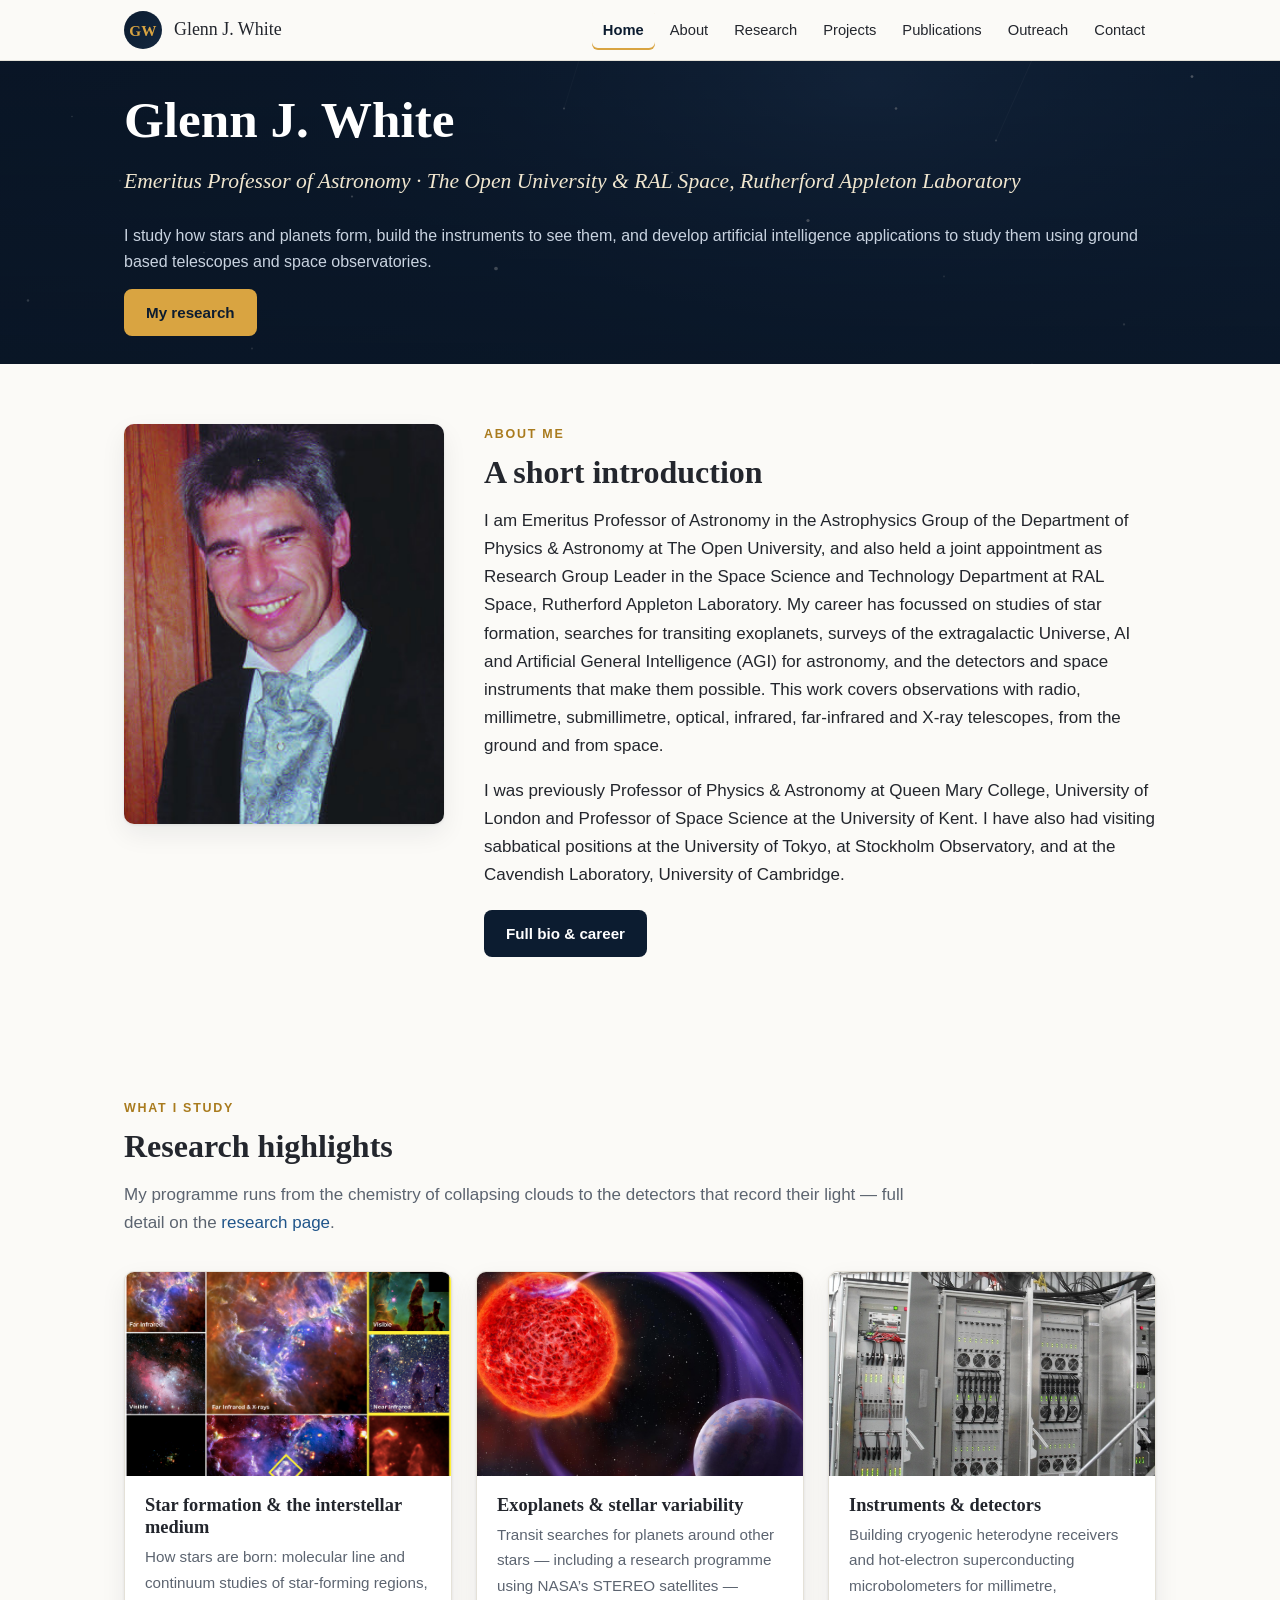
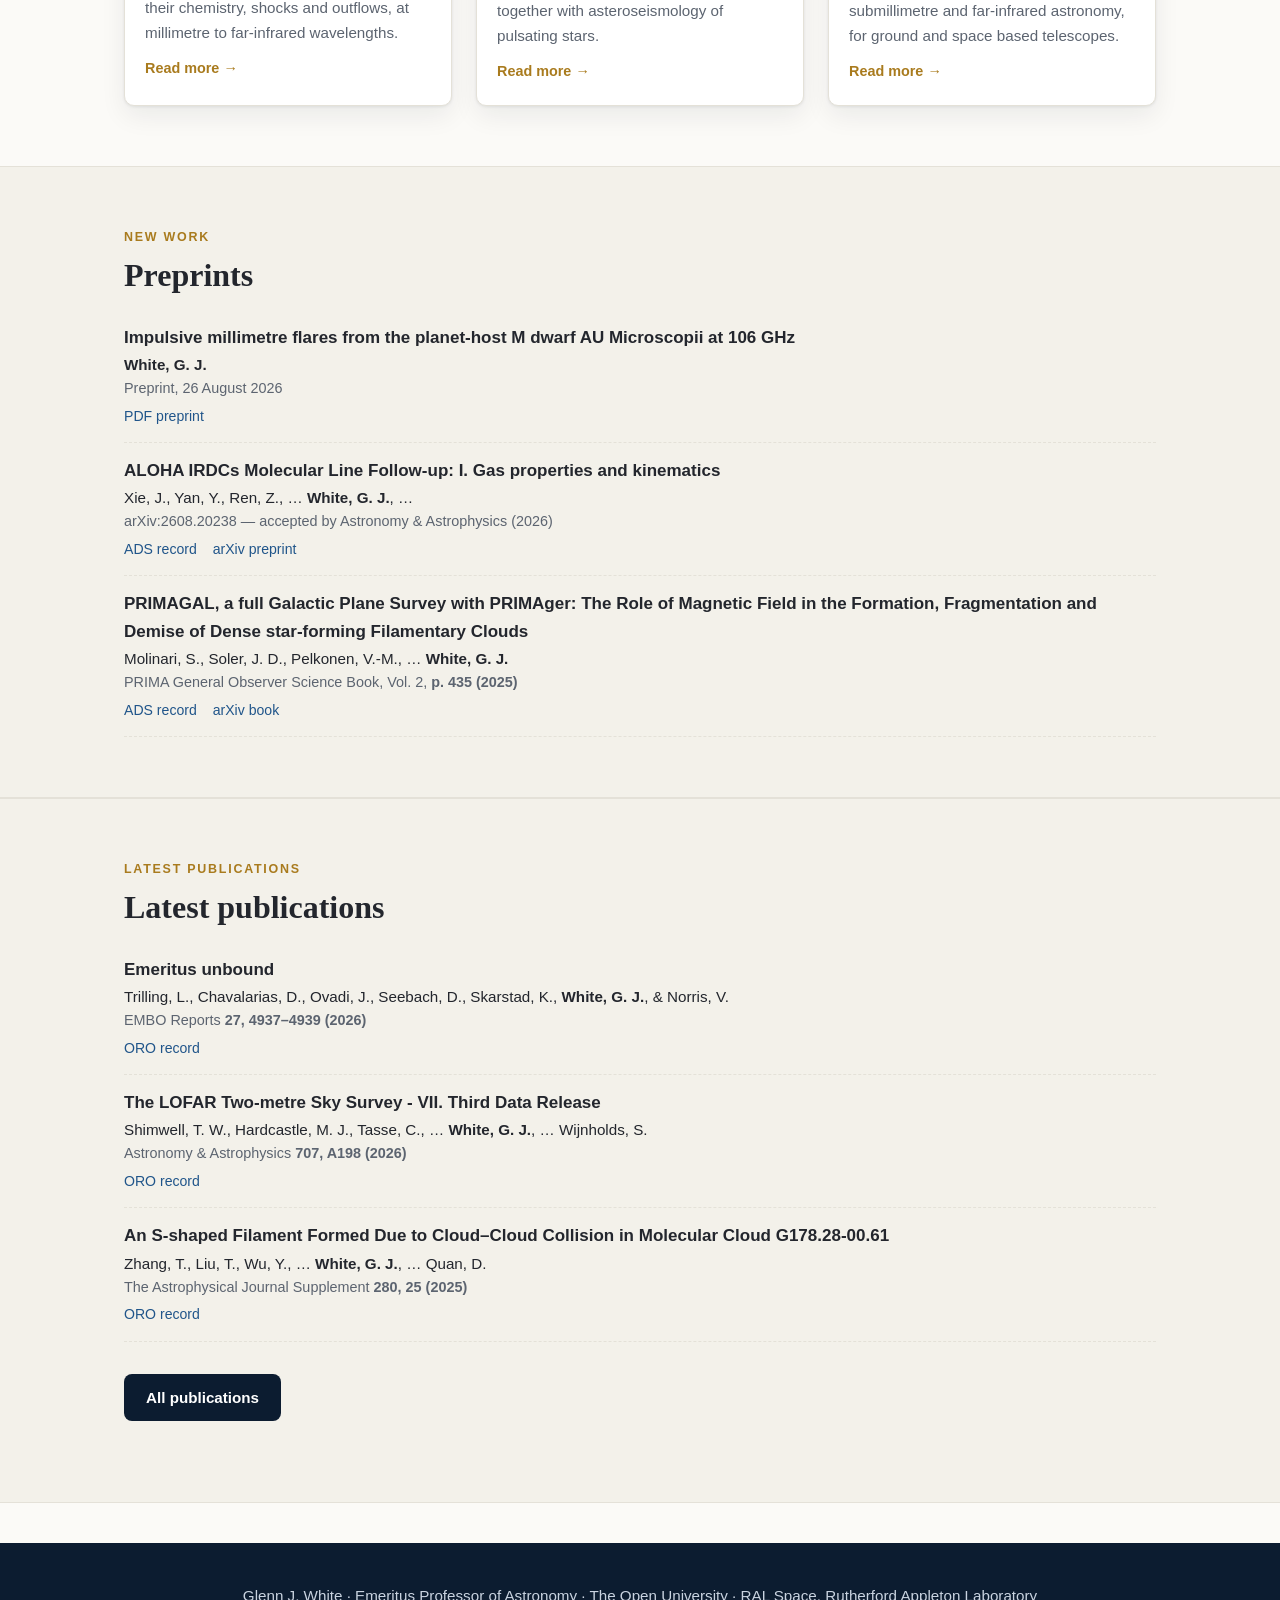
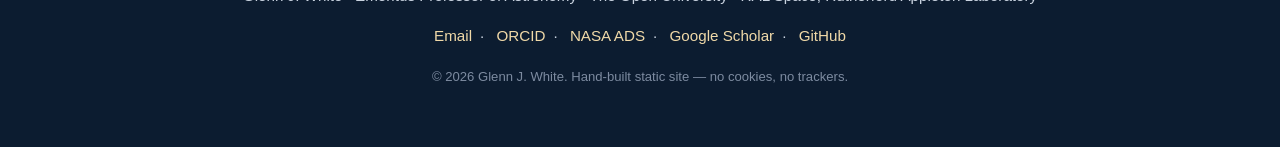
==== index.html @ 5637c279 "docs: remove FAST technosignature paper from Preprints Paper was not authored by G. J. White; entry " ====
<!DOCTYPE html>
<html lang="en">
<head>
  <meta charset="utf-8">
  <meta name="viewport" content="width=device-width, initial-scale=1">
  <title>Glenn J. White — Emeritus Professor of Astronomy</title>
  <meta name="description" content="Glenn J. White — Emeritus Professor of Astronomy, The Open University and RAL Space. My research: star formation, exoplanet transits, far-infrared astronomy, space instrumentation, and AI and AGI for astronomical discovery.">
  <link rel="canonical" href="https://glenn-white.github.io/">
  <meta name="theme-color" content="#0c1c30">

  <!-- Open Graph / Twitter — controls link previews when the page is shared -->
  <meta property="og:type" content="website">
  <meta property="og:site_name" content="Glenn J. White">
  <meta property="og:title" content="Glenn J. White — Emeritus Professor of Astronomy">
  <meta property="og:description" content="Star and planet formation, exoplanet transit searches, far-infrared and submillimetre astronomy, space instrumentation, and artificial intelligence, AGI and generative AI for astronomical discovery.">
  <meta property="og:url" content="https://glenn-white.github.io/">
  <meta property="og:image" content="https://glenn-white.github.io/images/portrait.jpg">
  <meta name="twitter:card" content="summary">

  <link rel="icon" href="images/favicon.svg" type="image/svg+xml">
  <link rel="stylesheet" href="css/style.css">

  <!-- Structured data (schema.org) — tells search engines and AI assistants
       exactly who this site is about, and links the entity to ORCID etc. -->
  <script type="application/ld+json">
  {
    "@context": "https://schema.org",
    "@graph": [
      {
        "@type": "Person",
        "@id": "https://glenn-white.github.io/#person",
        "name": "Glenn J. White",
        "alternateName": ["Glenn White", "G. J. White", "Glenn Joseph White"],
        "jobTitle": "Emeritus Professor of Astronomy",
        "affiliation": [
          { "@type": "Organization", "name": "The Open University", "url": "https://www.open.ac.uk/" },
          { "@type": "Organization", "name": "RAL Space, Rutherford Appleton Laboratory", "url": "https://www.ralspace.stfc.ac.uk/" }
        ],
        "url": "https://glenn-white.github.io/",
        "image": "https://glenn-white.github.io/images/portrait.jpg",
        "email": "mailto:glenn.white@open.ac.uk",
        "sameAs": [
          "https://orcid.org/0000-0002-7126-691X",
          "https://github.com/glenn-white",
          "https://profiles.open.ac.uk/glenn-joseph-white",
          "https://scholar.google.com/citations?view_op=search_authors&mauthors=%22Glenn+J.+White%22",
          "https://ui.adsabs.harvard.edu/search/q=orcid:0000-0002-7126-691X"
        ],
        "knowsAbout": [
          "Star formation",
          "Interstellar medium",
          "Exoplanets",
          "Transiting exoplanets",
          "Asteroseismology",
          "Far-infrared astronomy",
          "Submillimetre astronomy",
          "Radio astronomy",
          "Extragalactic surveys",
          "Space instrumentation",
          "Infrared detectors",
          "Herschel Space Observatory",
          "Planck",
          "AKARI",
          "STEREO",
          "LOFAR",
          "ALMA",
          "Artificial intelligence in astronomy",
          "Artificial general intelligence (AGI)",
          "Generative artificial intelligence",
          "Superintelligence"
        ]
      },
      {
        "@type": "WebSite",
        "@id": "https://glenn-white.github.io/#website",
        "url": "https://glenn-white.github.io/",
        "name": "Glenn J. White",
        "description": "Personal website of Glenn J. White, Emeritus Professor of Astronomy at The Open University.",
        "inLanguage": "en",
        "publisher": { "@id": "https://glenn-white.github.io/#person" }
      }
    ]
  }
  </script>
</head>
<body>

<a class="skip-link" href="#main">Skip to content</a>

<nav class="site-nav" aria-label="Main navigation">
  <div class="nav-inner">
    <a class="brand" href="index.html"><span class="brand-mark">GW</span> Glenn J. White</a>
    <ul class="nav-links">
      <li><a href="index.html" aria-current="page">Home</a></li>
      <li><a href="about.html">About</a></li>
      <li><a href="research.html">Research</a></li>
      <li><a href="projects.html">Projects</a></li>
      <li><a href="publications.html">Publications</a></li>
      <li><a href="outreach.html">Outreach</a></li>
      <li><a href="contact.html">Contact</a></li>
    </ul>
  </div>
</nav>

<main id="main">

  <!-- ============ HERO ============ -->
  <header class="hero">
    <div class="container">
      <h1>Glenn J. White</h1>
      <p class="hero-sub">Emeritus Professor of Astronomy · The Open University &amp; RAL Space, Rutherford Appleton Laboratory</p>
      <p class="hero-note">I study how stars and planets form, build the instruments to see
      them, and develop artificial intelligence applications to study them using ground
      based telescopes and space observatories.</p>
      <a class="btn btn-solid" href="research.html">My research</a>
    </div>
  </header>

  <!-- ============ ABOUT TEASER ============ -->
  <section class="section" aria-labelledby="about-teaser">
    <div class="container two-col">
      <img class="portrait" src="images/portrait.jpg" alt="Portrait photograph of Glenn J. White">
      <div>
        <span class="kicker" id="about-teaser">About me</span>
        <h2>A short introduction</h2>
        <p>I am Emeritus Professor of Astronomy in the Astrophysics Group of the Department of
        Physics &amp; Astronomy at The Open University, and also held a joint appointment as
        Research Group Leader in the Space Science and Technology Department at RAL Space,
        Rutherford Appleton Laboratory. My career has focussed on studies of star formation, searches for
        transiting exoplanets, surveys of the extragalactic Universe, AI and Artificial
        General Intelligence (AGI) for astronomy, and the detectors and space instruments that
        make them possible. This work covers observations with radio, millimetre, submillimetre,
        optical, infrared, far-infrared and X-ray telescopes, from the ground and from
        space.</p>
        <p>I was previously Professor of Physics &amp; Astronomy at Queen Mary College,
        University of London and Professor of Space Science at the University of Kent. I
        have also had visiting sabbatical positions at the University of Tokyo, at Stockholm
        Observatory, and at the Cavendish Laboratory, University of Cambridge.</p>
        <p><a class="btn btn-dark" href="about.html">Full bio &amp; career</a></p>
      </div>
    </div>
  </section>

  <!-- ============ RESEARCH HIGHLIGHTS ============ -->
  <section class="section" aria-labelledby="research-head">
    <div class="container">
      <span class="kicker">What I study</span>
      <div class="section-head">
        <h2 id="research-head">Research highlights</h2>
        <p>My programme runs from the chemistry of collapsing clouds to the detectors that
        record their light — full detail on the <a href="research.html">research page</a>.</p>
      </div>
      <div class="grid">
        <article class="card">
          <img src="images/m16.jpg" alt="Messier 16, the Eagle Nebula — pillars of cold gas and dust in a star-forming region">
          <div class="card-body">
            <h3>Star formation &amp; the interstellar medium</h3>
            <p>How stars are born: molecular line and continuum studies of star-forming
                regions, their chemistry, shocks and outflows, at millimetre to far-infrared
                wavelengths.</p>
            <a class="more" href="research.html#theme-1">Read more →</a>
          </div>
        </article>
        <article class="card">
          <img src="images/gliese-1151.jpg" alt="Artist’s impression of a planet orbiting the red dwarf star Gliese 1151">
          <div class="card-body">
            <h3>Exoplanets &amp; stellar variability</h3>
            <p>Transit searches for planets around other stars — including a research
                programme using NASA’s STEREO satellites — together with asteroseismology of
                pulsating stars.</p>
            <a class="more" href="research.html#theme-2">Read more →</a>
          </div>
        </article>
        <article class="card">
          <img src="images/acsis.jpg" alt="Racks of digital correlator electronics for a heterodyne spectrometer, of the kind developed for astronomical instruments">
          <div class="card-body">
            <h3>Instruments &amp; detectors</h3>
            <p>Building cryogenic heterodyne receivers and hot-electron superconducting
                microbolometers for millimetre, submillimetre and far-infrared astronomy, for
                ground and space based telescopes.</p>
            <a class="more" href="research.html#theme-4">Read more →</a>
          </div>
        </article>
      </div>
    </div>
  </section>

  <!-- ============ PREPRINTS — copy a .pub block to add an item ============ -->
  <section class="section tint" aria-labelledby="preprints-head">
    <div class="container">
      <span class="kicker">New work</span>
      <h2 id="preprints-head">Preprints</h2>
      <div class="pub">
        <div class="pub-title"><a href="preprints/aumic-letter.pdf">Impulsive millimetre flares from the planet-host M dwarf AU Microscopii at 106 GHz</a></div>
        <div class="pub-authors"><strong>White, G. J.</strong></div>
        <div class="pub-meta">Preprint, 26 August 2026</div>
        <div class="pub-links"><a href="preprints/aumic-letter.pdf">PDF preprint</a></div>
      </div>
      <div class="pub">
        <div class="pub-title"><a href="https://ui.adsabs.harvard.edu/abs/2026arXiv260820238X/abstract">ALOHA IRDCs Molecular Line Follow-up: I. Gas properties and kinematics</a></div>
        <div class="pub-authors">Xie, J., Yan, Y., Ren, Z., … <strong>White, G. J.</strong>, …</div>
        <div class="pub-meta">arXiv:2608.20238 — accepted by Astronomy &amp; Astrophysics (2026)</div>
        <div class="pub-links">
          <a href="https://ui.adsabs.harvard.edu/abs/2026arXiv260820238X/abstract">ADS record</a>
          <a href="https://arxiv.org/abs/2608.20238">arXiv preprint</a>
        </div>
      </div>
      <div class="pub">
        <div class="pub-title"><a href="https://ui.adsabs.harvard.edu/abs/2025prim.book..435M/abstract">PRIMAGAL, a full Galactic Plane Survey with PRIMAger: The Role of Magnetic Field in the Formation, Fragmentation and Demise of Dense star-forming Filamentary Clouds</a></div>
        <div class="pub-authors">Molinari, S., Soler, J. D., Pelkonen, V.-M., … <strong>White, G. J.</strong></div>
        <div class="pub-meta">PRIMA General Observer Science Book, Vol. 2, <strong>p. 435 (2025)</strong></div>
        <div class="pub-links">
          <a href="https://ui.adsabs.harvard.edu/abs/2025prim.book..435M/abstract">ADS record</a>
          <a href="https://arxiv.org/abs/2511.10927">arXiv book</a>
        </div>
      </div>
    </div>
  </section>

  <!-- ============ SELECTED PUBLICATIONS ============ -->
  <section class="section tint" aria-labelledby="pubs-head">
    <div class="container">
      <span class="kicker">Latest publications</span>
      <h2 id="pubs-head">Latest publications</h2>
      <!-- Static highlights — full cached list is on publications.html -->
      <div class="pub">
        <div class="pub-title"><a href="https://oro.open.ac.uk/111460/">Emeritus unbound</a></div>
        <div class="pub-authors">Trilling, L., Chavalarias, D., Ovadi, J., Seebach, D., Skarstad, K., <strong>White, G. J.</strong>, &amp; Norris, V.</div>
        <div class="pub-meta">EMBO Reports <strong>27, 4937–4939 (2026)</strong></div>
        <div class="pub-links"><a href="https://oro.open.ac.uk/111460/">ORO record</a></div>
      </div>
      <div class="pub">
        <div class="pub-title"><a href="https://oro.open.ac.uk/109235/">The LOFAR Two-metre Sky Survey - VII. Third Data Release</a></div>
        <div class="pub-authors">Shimwell, T. W., Hardcastle, M. J., Tasse, C., … <strong>White, G. J.</strong>, … Wijnholds, S.</div>
        <div class="pub-meta">Astronomy &amp; Astrophysics <strong>707, A198 (2026)</strong></div>
        <div class="pub-links"><a href="https://oro.open.ac.uk/109235/">ORO record</a></div>
      </div>
      <div class="pub">
        <div class="pub-title"><a href="https://oro.open.ac.uk/105758/">An S-shaped Filament Formed Due to Cloud–Cloud Collision in Molecular Cloud G178.28-00.61</a></div>
        <div class="pub-authors">Zhang, T., Liu, T., Wu, Y., … <strong>White, G. J.</strong>, … Quan, D.</div>
        <div class="pub-meta">The Astrophysical Journal Supplement <strong>280, 25 (2025)</strong></div>
        <div class="pub-links"><a href="https://oro.open.ac.uk/105758/">ORO record</a></div>
      </div>
      <p style="margin-top:28px"><a class="btn btn-dark" href="publications.html">All publications</a></p>
    </div>
  </section>

</main>

<footer class="site-footer">
  <div class="container">
    <p>Glenn J. White · Emeritus Professor of Astronomy · The Open University · RAL Space, Rutherford Appleton Laboratory</p>
    <p class="footer-links">
      <a href="mailto:glenn.white@open.ac.uk">Email</a>·
      <a href="https://orcid.org/0000-0002-7126-691X">ORCID</a>·
      <a href="https://ui.adsabs.harvard.edu/search/q=orcid:0000-0002-7126-691X">NASA ADS</a>·
      <a href="https://scholar.google.com/citations?view_op=search_authors&amp;mauthors=%22Glenn+J.+White%22">Google Scholar</a>·
      <a href="https://github.com/glenn-white">GitHub</a>
    </p>
    <p class="fine">© 2026 Glenn J. White. Hand-built static site — no cookies, no trackers.</p>
  </div>
</footer>

</body>
</html>
---- css/style.css ----
/* ============================================================
   Academic website template — Glenn White
   ------------------------------------------------------------
   Seager-style structure: sticky nav, hero banner, image cards.
   Plain CSS, no frameworks, no external fonts, no trackers.
   The whole look is driven by the variables in :root below —
   change --navy and --accent and the entire site re-themes.
   ============================================================ */

:root {
  --paper: #fbfaf7;          /* page background          */
  --tint:  #f3f1ea;          /* alternating section bg   */
  --ink:   #23262d;          /* main text                */
  --muted: #5c6470;          /* secondary text           */
  --navy:  #0c1c30;          /* hero / footer            */
  --navy2: #13273f;          /* hero gradient partner    */
  --accent: #d9a441;         /* gold accent              */
  --accent-deep: #a97b1e;    /* darker gold for text     */
  --link:  #20558a;
  --card:  #ffffff;
  --line:  #e4e1d8;
  --shadow: 0 1px 3px rgba(15,25,40,.08), 0 10px 26px rgba(15,25,40,.07);
  --serif: "Iowan Old Style", "Palatino Linotype", Palatino, Georgia, "Times New Roman", serif;
  --sans: -apple-system, BlinkMacSystemFont, "Segoe UI", Roboto, "Helvetica Neue", Arial, sans-serif;
}

/* ---------- base ---------- */

* { box-sizing: border-box; }

html { scroll-behavior: smooth; }

body {
  margin: 0;
  font-family: var(--sans);
  font-size: 17px;
  line-height: 1.65;
  color: var(--ink);
  background: var(--paper);
}

h1, h2, h3, h4 { font-family: var(--serif); line-height: 1.2; margin: 0 0 .5em; }
h1 { font-size: clamp(2.1rem, 4.5vw, 3.2rem); font-weight: 600; }
h2 { font-size: clamp(1.5rem, 3vw, 2rem); }
h3 { font-size: 1.15rem; }
p  { margin: 0 0 1em; }
a  { color: var(--link); text-decoration: none; }
a:hover { text-decoration: underline; }
img { max-width: 100%; display: block; }
ul  { padding-left: 1.2em; }

.container { max-width: 1080px; margin: 0 auto; padding: 0 24px; }

.section { padding: 60px 0; }
.section.tint { background: var(--tint); border-top: 1px solid var(--line); border-bottom: 1px solid var(--line); }
.section-head { margin-bottom: 34px; }
.section-head p { color: var(--muted); max-width: 46em; }

.kicker {
  display: block;
  font-family: var(--sans);
  font-size: .78rem;
  font-weight: 700;
  letter-spacing: .14em;
  text-transform: uppercase;
  color: var(--accent-deep);
  margin-bottom: 8px;
}

.skip-link {
  position: absolute; left: -9999px; top: 0;
  background: var(--navy); color: #fff; padding: 10px 16px; z-index: 100;
}
.skip-link:focus { left: 12px; top: 12px; }

a:focus-visible, button:focus-visible {
  outline: 3px solid var(--accent);
  outline-offset: 2px;
}

/* ---------- navigation ---------- */

.site-nav {
  position: sticky; top: 0; z-index: 50;
  background: rgba(251,250,247,.94);
  backdrop-filter: blur(8px);
  -webkit-backdrop-filter: blur(8px);
  border-bottom: 1px solid var(--line);
}

.nav-inner {
  max-width: 1080px; margin: 0 auto; padding: 10px 24px;
  display: flex; align-items: center; gap: 20px;
}

.brand {
  display: flex; align-items: center; gap: 12px;
  font-family: var(--serif); font-size: 1.12rem; color: var(--ink);
  white-space: nowrap;
}
.brand:hover { text-decoration: none; }

.brand-mark {
  width: 38px; height: 38px; border-radius: 50%;
  background: linear-gradient(135deg, var(--navy), var(--navy2));
  color: var(--accent);
  font-size: .95rem; font-weight: 700;
  display: inline-flex; align-items: center; justify-content: center;
  letter-spacing: .02em;
}

.nav-links {
  list-style: none; display: flex; gap: 4px; margin: 0 0 0 auto; padding: 0;
  overflow-x: auto; -webkit-overflow-scrolling: touch;
}
.nav-links a {
  display: block; padding: 8px 11px;
  font-size: .92rem; color: var(--ink); border-radius: 6px; white-space: nowrap;
}
.nav-links a:hover { background: rgba(12,28,48,.07); text-decoration: none; }
.nav-links a[aria-current="page"] { color: var(--navy); font-weight: 600; box-shadow: inset 0 -2px 0 var(--accent); }

/* ---------- hero (home) ---------- */

.hero {
  color: #fff;
  background-color: var(--navy); /* shows through if hero.svg is missing */
  background-image:
    linear-gradient(rgba(9,20,35,.66), rgba(9,20,35,.80)),
    url("../images/hero.svg");
  background-size: cover;
  background-position: center;
  padding: 28px 0 24px;
}

.hero h1 { margin-bottom: .25em; }
.hero .hero-sub {
  font-family: var(--serif); font-style: italic;
  font-size: clamp(1.1rem, 2.2vw, 1.35rem); color: #f0e6cf;
  white-space: nowrap; margin: 0 0 1.1em;
}
.hero .hero-note { color: #c9d3e0; font-size: 1rem; margin-bottom: .6em; }

.btn {
  display: inline-block; padding: 11px 22px; border-radius: 8px;
  font-weight: 600; font-size: .95rem; margin: 4px 8px 4px 0;
}
.btn:hover { text-decoration: none; }
.btn-solid { background: var(--accent); color: var(--navy); }
.btn-solid:hover { background: #e6b455; }
.btn-ghost { border: 1.5px solid rgba(255,255,255,.75); color: #fff; }
.btn-ghost:hover { background: rgba(255,255,255,.12); }
.btn-dark { background: var(--navy); color: #fff; }
.btn-dark:hover { background: var(--navy2); }

/* ---------- page banner (subpages) ---------- */

.page-banner {
  color: #fff;
  background: linear-gradient(120deg, var(--navy), var(--navy2));
  padding: 52px 0 46px;
}
.page-banner h1 { font-size: clamp(1.9rem, 3.6vw, 2.6rem); margin-bottom: .15em; }
.page-banner p { color: #c9d3e0; max-width: 40em; margin: 0; }

/* ---------- cards & grids ---------- */

.grid {
  display: grid;
  grid-template-columns: repeat(auto-fit, minmax(260px, 1fr));
  gap: 24px;
}

.card {
  background: var(--card);
  border: 1px solid var(--line);
  border-radius: 10px;
  box-shadow: var(--shadow);
  overflow: hidden;
  display: flex; flex-direction: column;
}
.card img { aspect-ratio: 16 / 10; object-fit: cover; width: 100%; }
.card-body { padding: 18px 20px 20px; }
.card-body h3 { margin-bottom: .35em; }
.card-body p { font-size: .95rem; color: var(--muted); margin-bottom: .6em; }
.card-body .more { font-size: .9rem; font-weight: 600; color: var(--accent-deep); }

/* ---------- about / portrait ---------- */

.two-col {
  display: grid;
  grid-template-columns: minmax(240px, 320px) 1fr;
  gap: 40px; align-items: start;
}
.portrait {
  border-radius: 10px;
  box-shadow: var(--shadow);
  aspect-ratio: 4 / 5; object-fit: cover; width: 100%;
}
@media (max-width: 720px) {
  .two-col { grid-template-columns: 1fr; }
  .portrait { max-width: 320px; }
  .hero .hero-sub { white-space: normal; }
}

/* ---------- media strip (outreach) ---------- */

.media-strip {
  display: flex; flex-wrap: wrap; gap: 14px;
  align-items: center; margin-top: 26px;
}
.media-strip img {
  height: 150px; width: auto; max-width: 100%;
  border-radius: 8px; box-shadow: var(--shadow);
}
@media (max-width: 560px) {
  .media-strip img { height: 110px; }
}

/* ---------- publications ---------- */

.pub {
  padding: 14px 0;
  border-bottom: 1px dashed var(--line);
}
.pub .pub-title { font-weight: 700; }
.pub .pub-title a { color: var(--ink); }
.pub .pub-title a:hover { color: var(--link); }
.pub .pub-authors { font-size: .95rem; }
.pub .pub-meta { color: var(--muted); font-size: .9rem; }
.pub .pub-links { font-size: .88rem; margin-top: 4px; }
.pub .pub-links a { margin-right: 12px; }

.pub-type {
  display: inline-block;
  font-family: var(--sans);
  font-size: .68rem;
  font-weight: 700;
  letter-spacing: .06em;
  text-transform: uppercase;
  color: var(--accent-deep);
  border: 1px solid var(--accent);
  border-radius: 20px;
  padding: 1px 9px;
  vertical-align: 2px;
  white-space: nowrap;
}

.pub-controls {
  display: flex; flex-wrap: wrap; gap: 8px;
  margin: 0 0 26px;
}
.pub-controls input[type="search"] {
  flex: 1 1 220px;
  padding: 8px 14px;
  border: 1px solid var(--line); border-radius: 8px;
  background: var(--card); color: var(--ink);
  font-size: .95rem; font-family: var(--sans);
}
.pub-controls input[type="search"]:focus {
  outline: 3px solid var(--accent); outline-offset: 1px;
}

.chip {
  padding: 7px 13px;
  border: 1px solid var(--line); border-radius: 20px;
  background: var(--card); color: var(--ink);
  font-size: .85rem; font-family: var(--sans);
  cursor: pointer;
}
.chip:hover { border-color: var(--accent); }
.chip-on { background: var(--navy); color: #fff; border-color: var(--navy); }

.year-head {
  font-family: var(--serif); font-size: 1.35rem; color: var(--navy);
  margin: 38px 0 4px; padding-bottom: 6px; border-bottom: 2px solid var(--accent);
}

/* ---------- timeline (career) ---------- */

.timeline { list-style: none; margin: 0; padding: 0 0 0 22px; border-left: 2px solid var(--accent); }
.timeline li { position: relative; padding: 0 0 22px 18px; }
.timeline li::before {
  content: ""; position: absolute; left: -28px; top: 7px;
  width: 11px; height: 11px; border-radius: 50%;
  background: var(--accent); border: 2px solid var(--paper);
  box-shadow: 0 0 0 2px var(--accent-deep);
}
.timeline .tl-when { font-weight: 700; color: var(--accent-deep); font-size: .9rem; }
.timeline .tl-what { font-family: var(--serif); font-size: 1.05rem; }

/* ---------- group ---------- */

.person { display: flex; gap: 16px; align-items: center; padding: 12px 0; border-bottom: 1px dashed var(--line); }
.person:last-child { border-bottom: none; }
.avatar {
  width: 58px; height: 58px; border-radius: 50%; flex: 0 0 auto;
  background: linear-gradient(135deg, var(--navy), var(--navy2));
  color: var(--accent); font-family: var(--serif); font-size: 1.15rem; font-weight: 700;
  display: inline-flex; align-items: center; justify-content: center;
}
.person .p-name { font-weight: 700; }
.person .p-role { color: var(--muted); font-size: .9rem; }

/* ---------- teaching ---------- */

.course {
  background: var(--card); border: 1px solid var(--line); border-left: 4px solid var(--accent);
  border-radius: 8px; padding: 16px 20px; box-shadow: var(--shadow);
}
.course .course-code { font-size: .8rem; font-weight: 700; letter-spacing: .08em; color: var(--accent-deep); text-transform: uppercase; }
.course h3 { margin: 2px 0 4px; }

/* ---------- tables ---------- */

table.plain { width: 100%; border-collapse: collapse; font-size: .95rem; }
table.plain th, table.plain td { text-align: left; padding: 8px 10px; border-bottom: 1px solid var(--line); vertical-align: top; }
table.plain th { font-size: .8rem; text-transform: uppercase; letter-spacing: .08em; color: var(--muted); }

/* ---------- contact ---------- */

.contact-block { max-width: 620px; }
.contact-block dt { font-weight: 700; margin-top: 18px; }
.contact-block dd { margin-left: 0; }

/* ---------- footer ---------- */

.site-footer {
  background: var(--navy); color: #c9d3e0;
  padding: 40px 0 46px; margin-top: 40px;
  text-align: center; font-size: .95rem;
}
.site-footer a { color: #f0d9a8; }
.site-footer .fine { color: #7d8ba0; font-size: .82rem; margin-top: 18px; }
.footer-links a { margin: 0 8px; }

/* ---------- small screens ---------- */

@media (max-width: 720px) {
  .nav-inner { flex-wrap: wrap; gap: 6px; }
  .nav-links { margin-left: 0; width: 100%; }
  .hero { padding: 24px 0 22px; }
  .section { padding: 44px 0; }
}

/* ---------- print ---------- */

@media print {
  .site-nav, .site-footer, .btn { display: none; }
  body { font-size: 12pt; color: #000; background: #fff; }
}
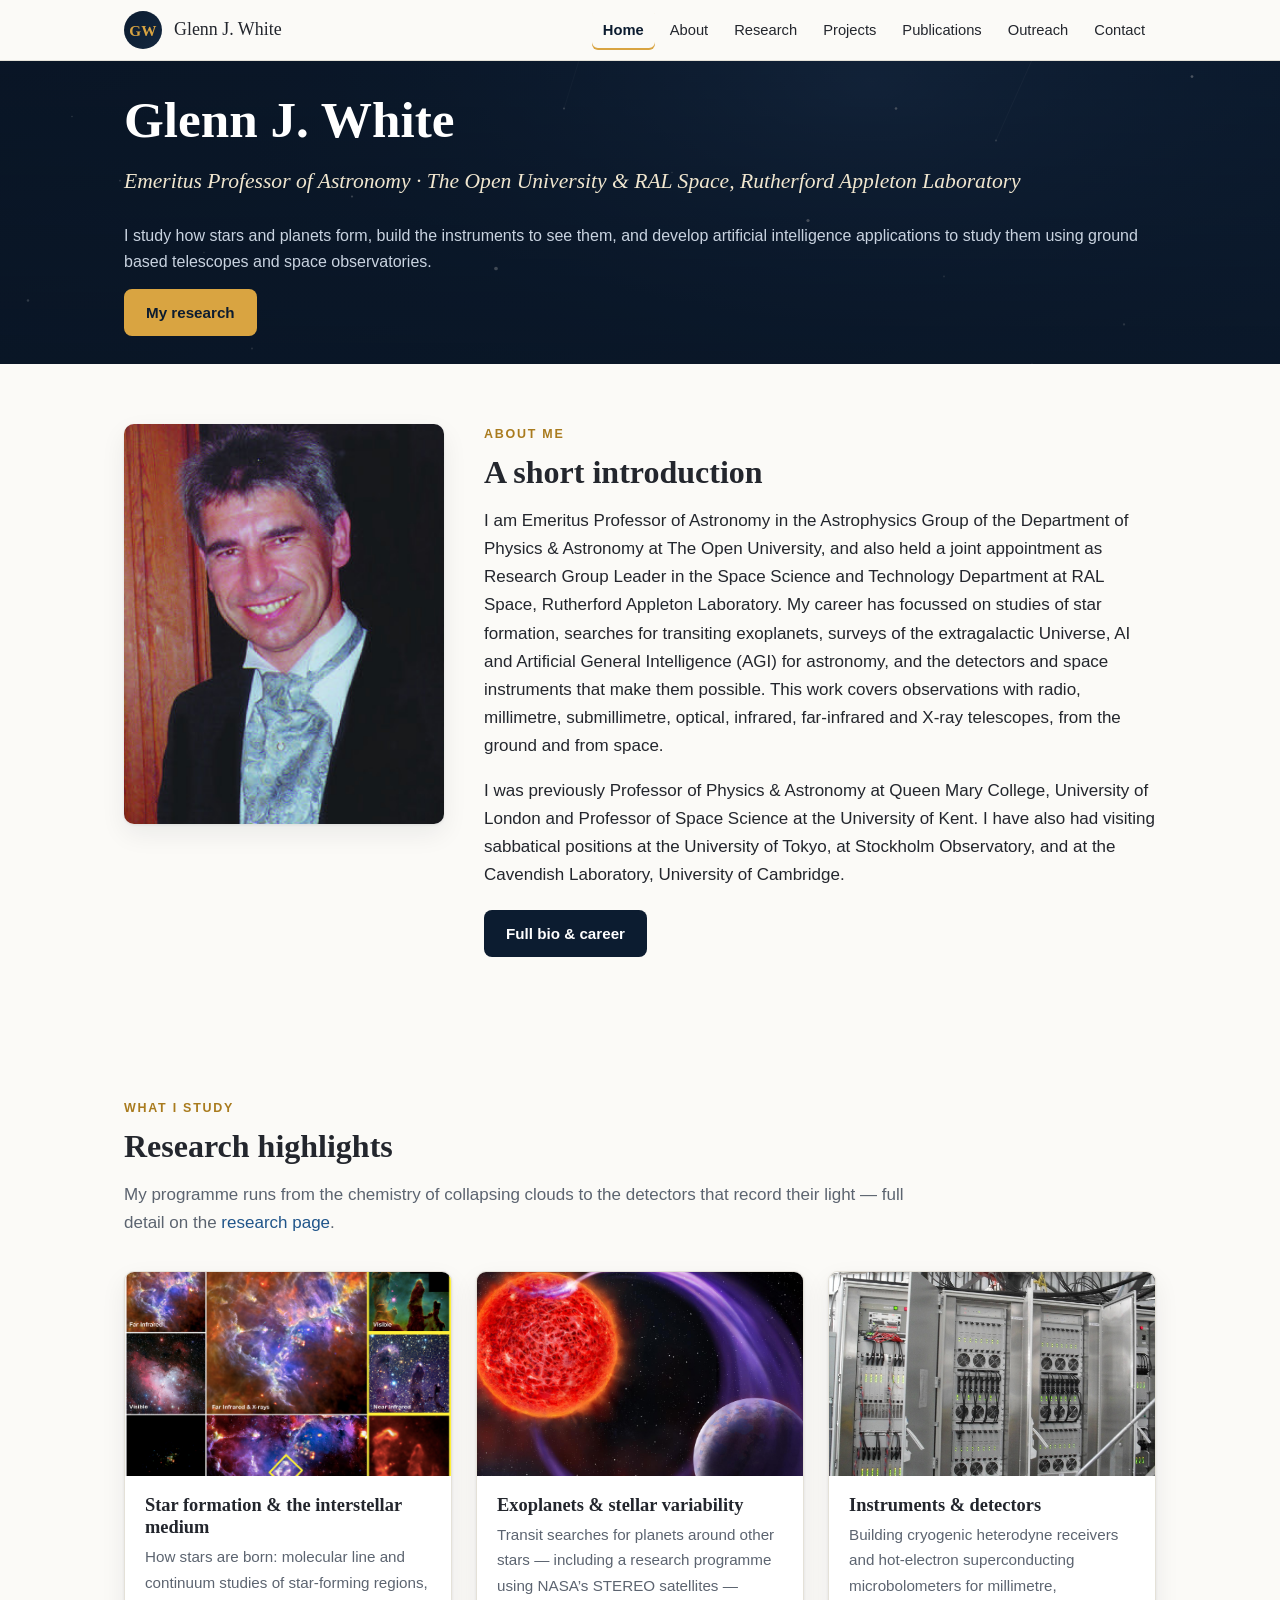
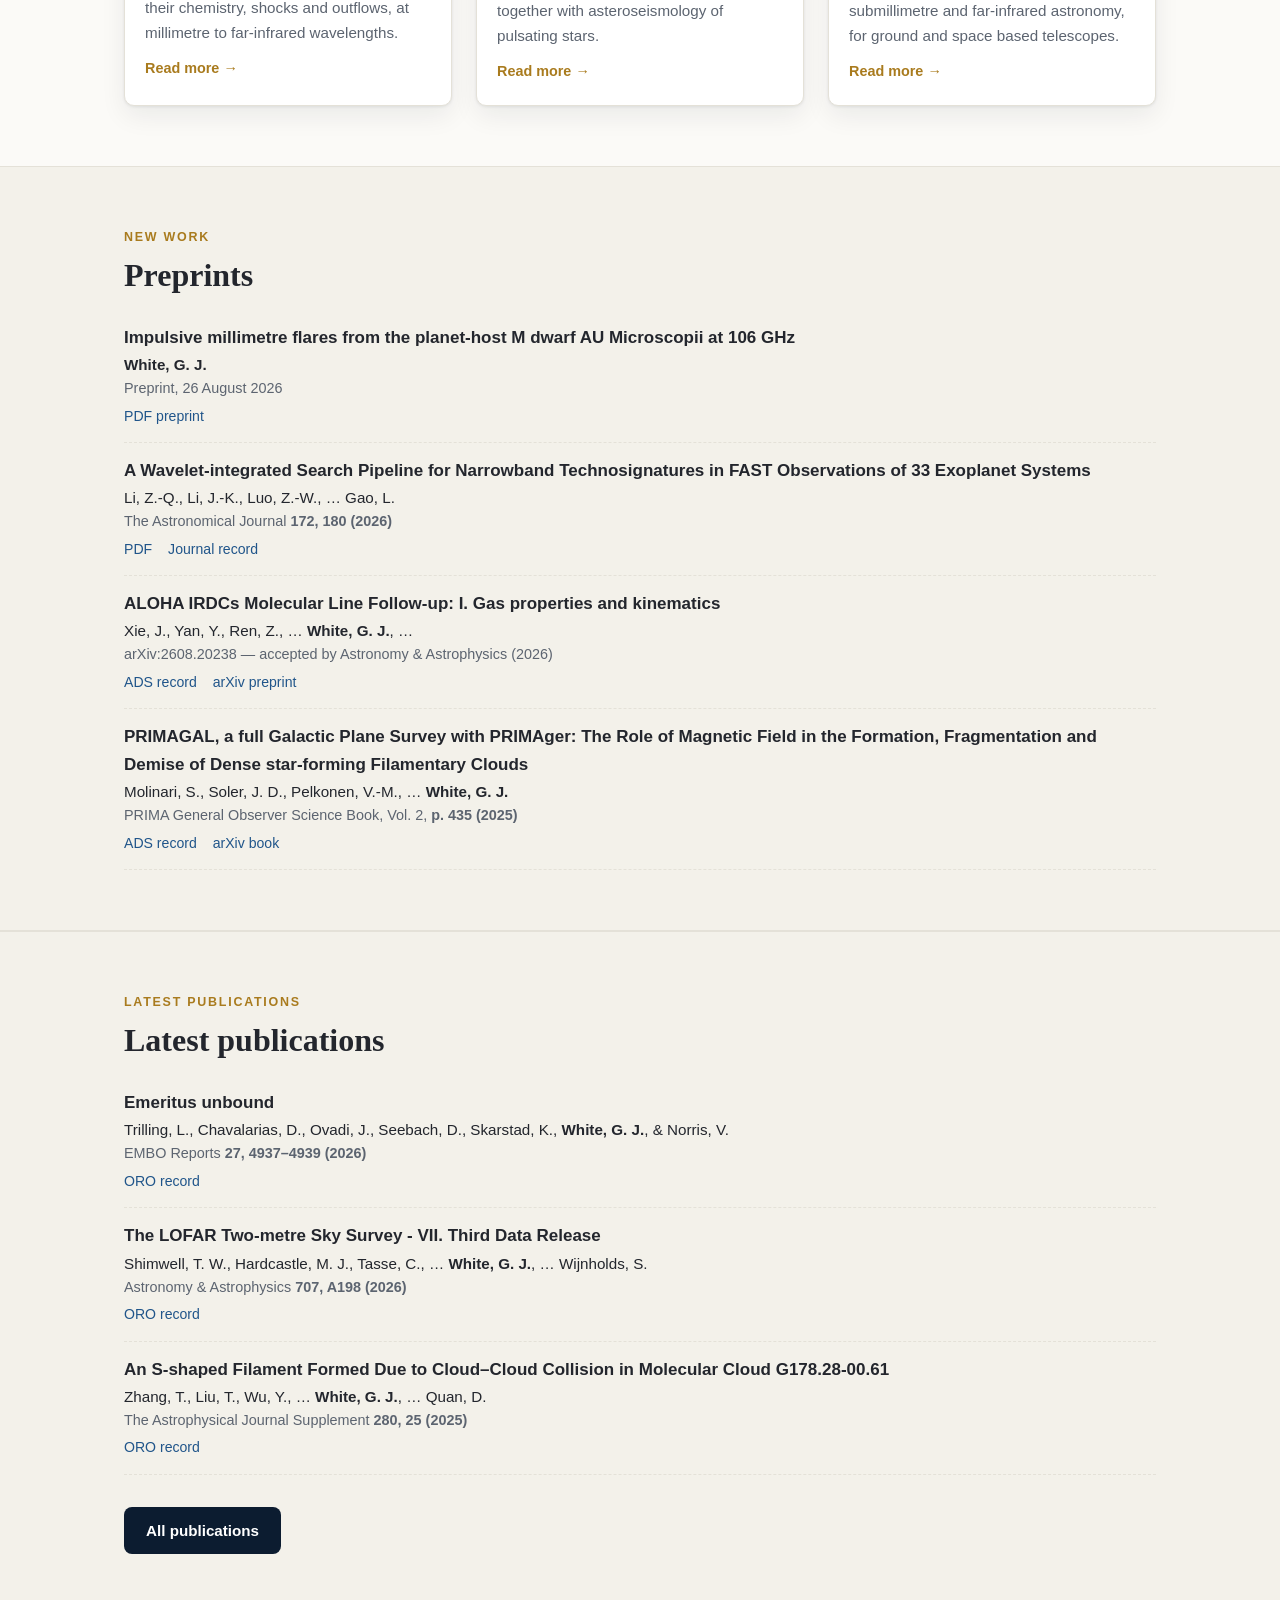
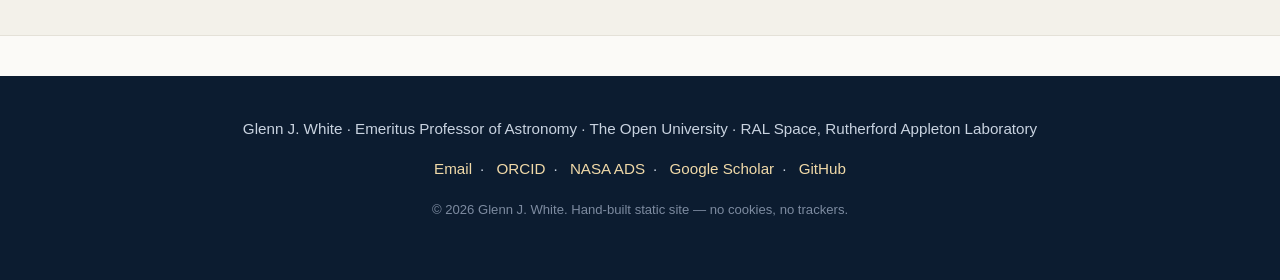
==== commit d6897dd1: "Revert "docs: remove FAST technosignature paper from Preprints" This reverts commit 5637c27911ea77e3" ====
--- a/index.html
+++ b/index.html
@@ -197,6 +197,15 @@
         <div class="pub-links"><a href="preprints/aumic-letter.pdf">PDF preprint</a></div>
       </div>
       <div class="pub">
+        <div class="pub-title"><a href="preprints/li-2026-aj-172-180.pdf">A Wavelet-integrated Search Pipeline for Narrowband Technosignatures in FAST Observations of 33 Exoplanet Systems</a></div>
+        <div class="pub-authors">Li, Z.-Q., Li, J.-K., Luo, Z.-W., … Gao, L.</div>
+        <div class="pub-meta">The Astronomical Journal <strong>172, 180 (2026)</strong></div>
+        <div class="pub-links">
+          <a href="preprints/li-2026-aj-172-180.pdf">PDF</a>
+          <a href="https://doi.org/10.3847/1538-3881/ae8f34">Journal record</a>
+        </div>
+      </div>
+      <div class="pub">
         <div class="pub-title"><a href="https://ui.adsabs.harvard.edu/abs/2026arXiv260820238X/abstract">ALOHA IRDCs Molecular Line Follow-up: I. Gas properties and kinematics</a></div>
         <div class="pub-authors">Xie, J., Yan, Y., Ren, Z., … <strong>White, G. J.</strong>, …</div>
         <div class="pub-meta">arXiv:2608.20238 — accepted by Astronomy &amp; Astrophysics (2026)</div>
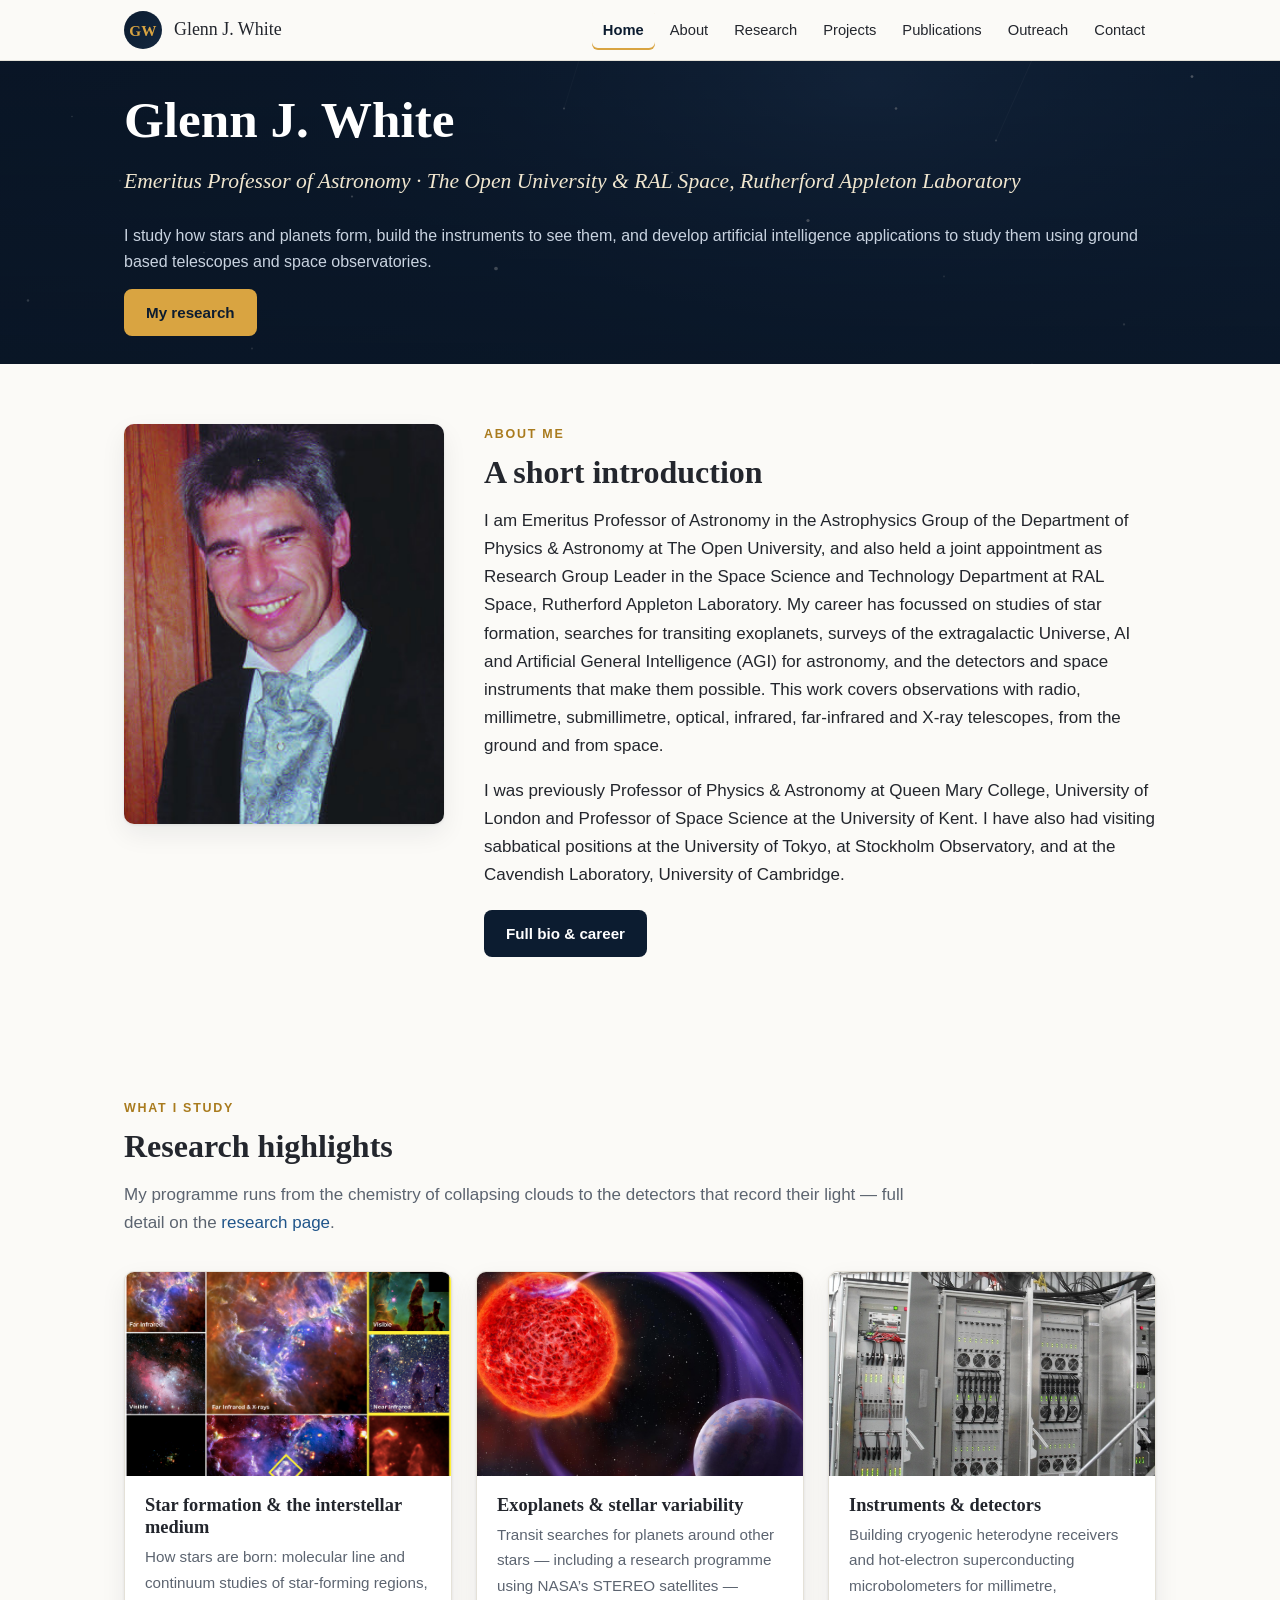
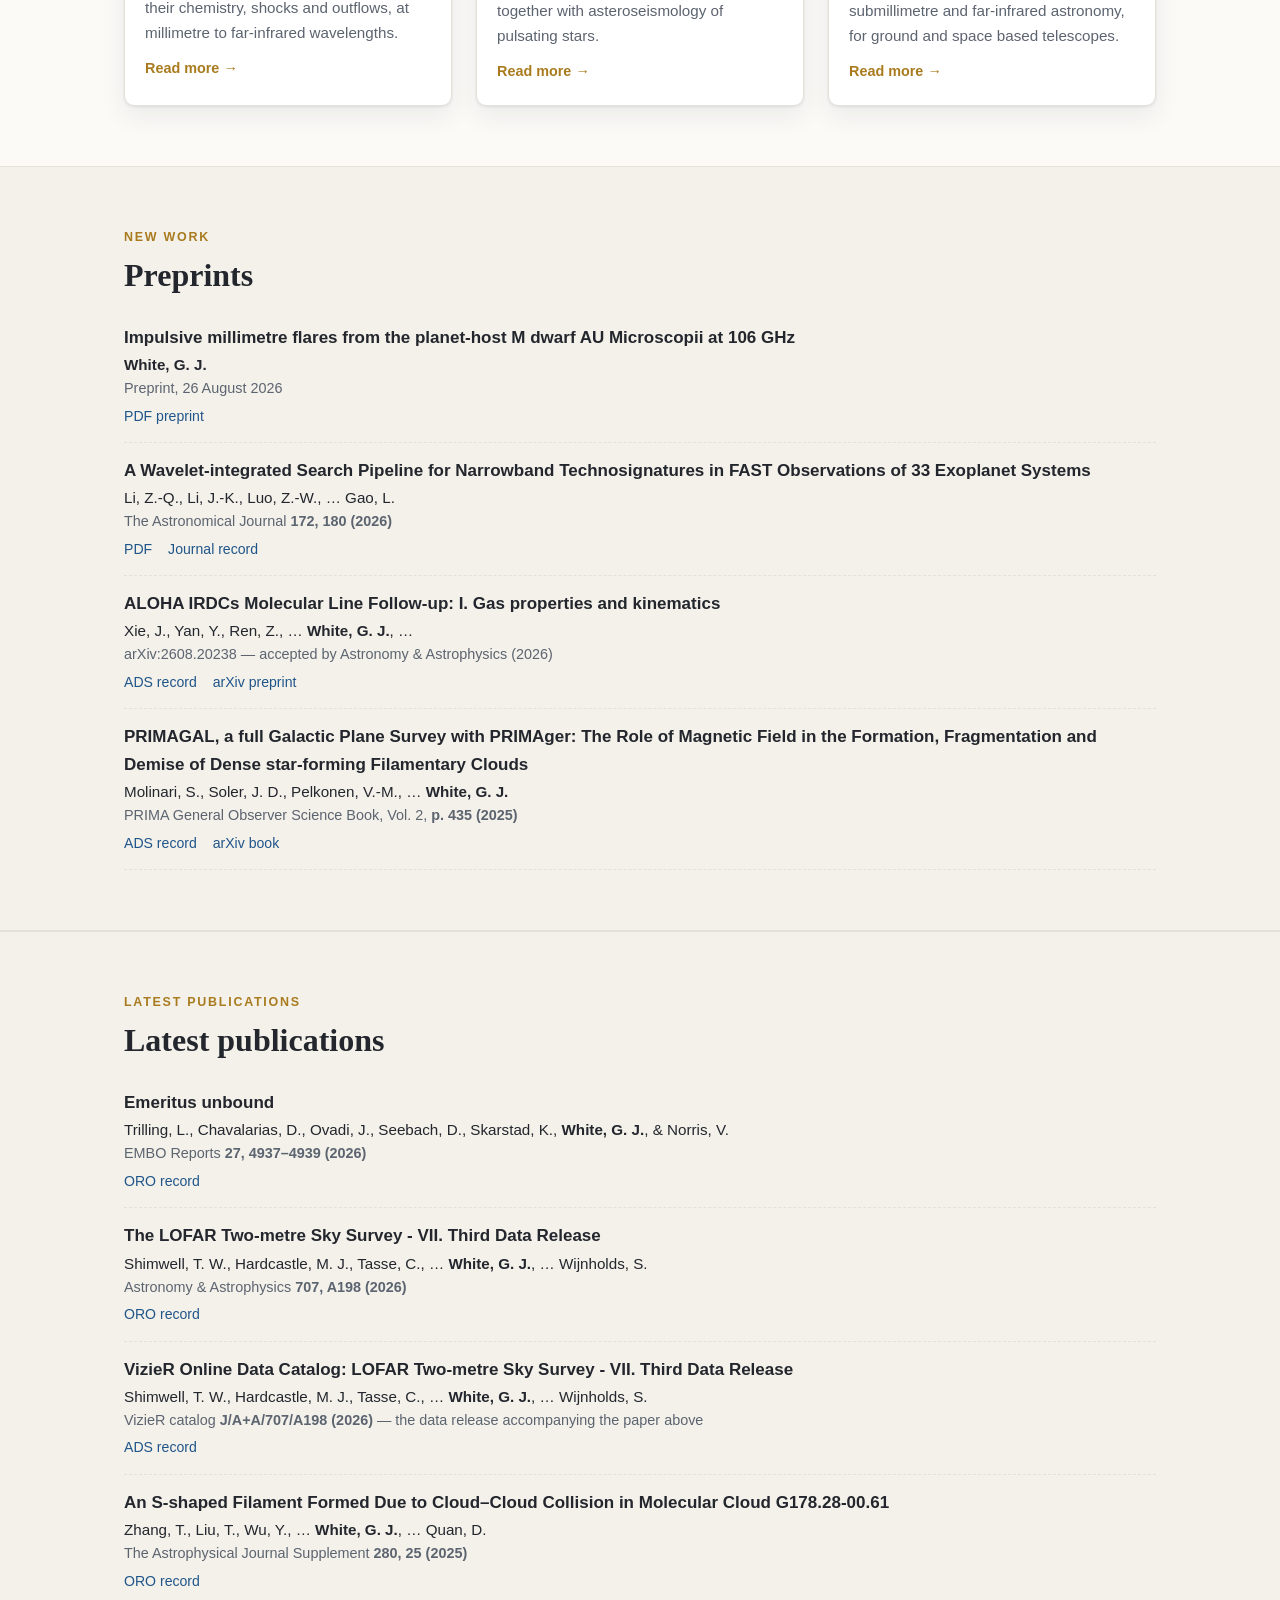
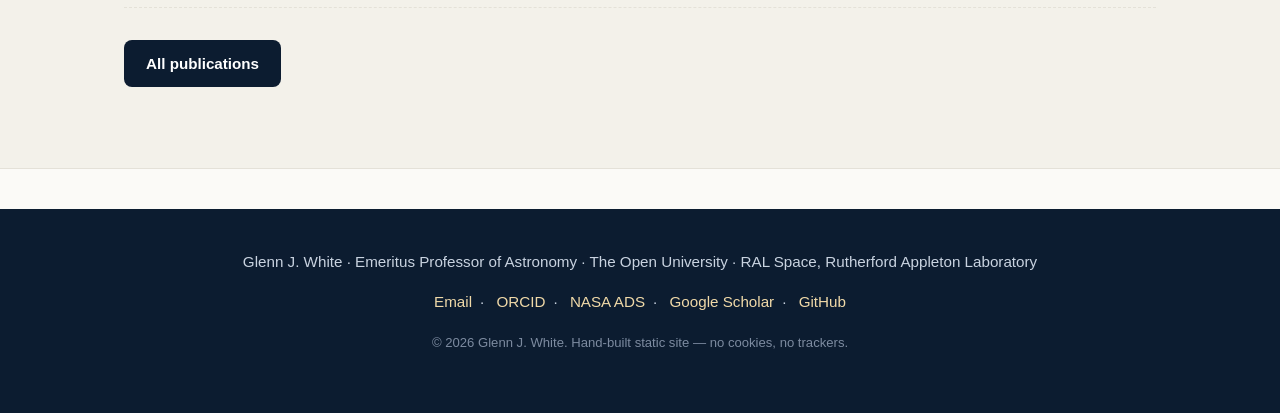
==== commit afe71a41: "docs: add LoTSS DR3 VizieR catalog (J/A+A/707/A198) to Latest publications Co-Authored-By: Claude Co" ====
--- a/index.html
+++ b/index.html
@@ -245,6 +245,12 @@
         <div class="pub-links"><a href="https://oro.open.ac.uk/109235/">ORO record</a></div>
       </div>
       <div class="pub">
+        <div class="pub-title"><a href="https://ui.adsabs.harvard.edu/abs/2026yCat..37070198S/abstract">VizieR Online Data Catalog: LOFAR Two-metre Sky Survey - VII. Third Data Release</a></div>
+        <div class="pub-authors">Shimwell, T. W., Hardcastle, M. J., Tasse, C., … <strong>White, G. J.</strong>, … Wijnholds, S.</div>
+        <div class="pub-meta">VizieR catalog <strong>J/A+A/707/A198 (2026)</strong> — the data release accompanying the paper above</div>
+        <div class="pub-links"><a href="https://ui.adsabs.harvard.edu/abs/2026yCat..37070198S/abstract">ADS record</a></div>
+      </div>
+      <div class="pub">
         <div class="pub-title"><a href="https://oro.open.ac.uk/105758/">An S-shaped Filament Formed Due to Cloud–Cloud Collision in Molecular Cloud G178.28-00.61</a></div>
         <div class="pub-authors">Zhang, T., Liu, T., Wu, Y., … <strong>White, G. J.</strong>, … Quan, D.</div>
         <div class="pub-meta">The Astrophysical Journal Supplement <strong>280, 25 (2025)</strong></div>
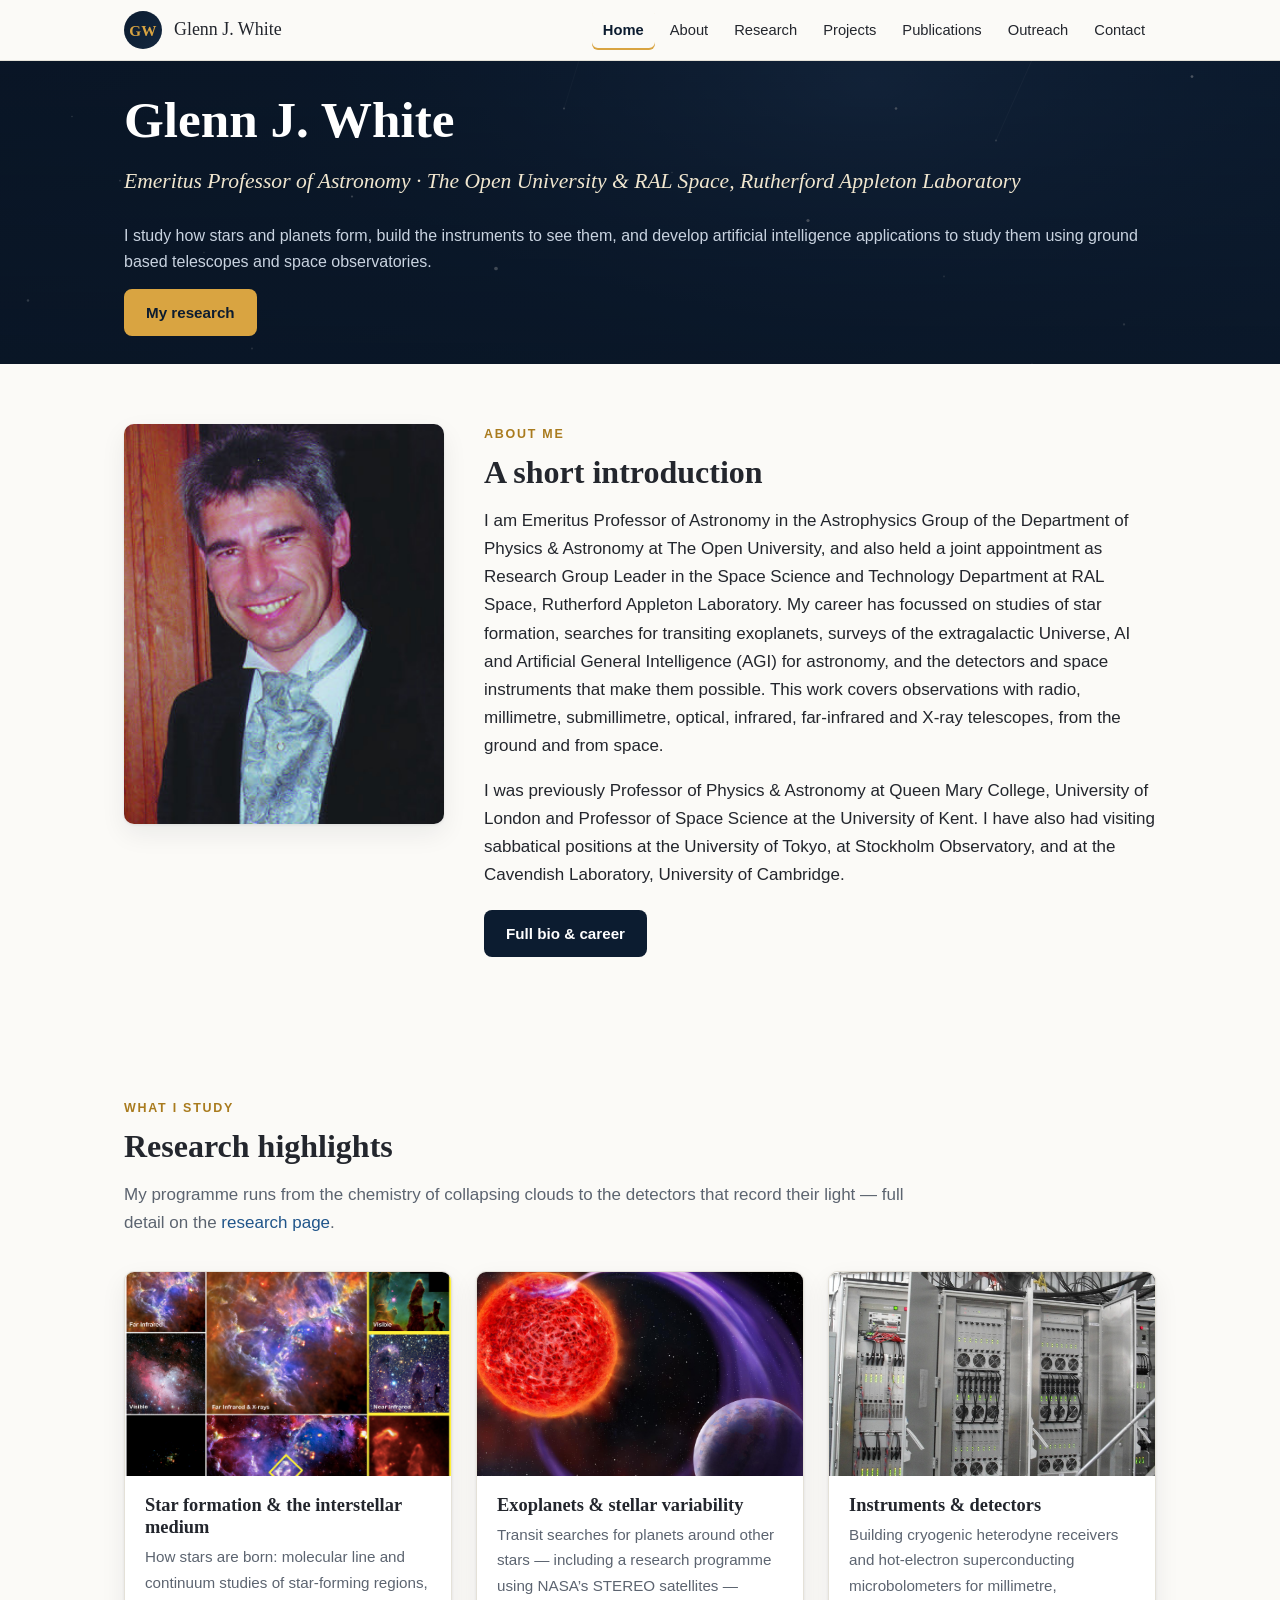
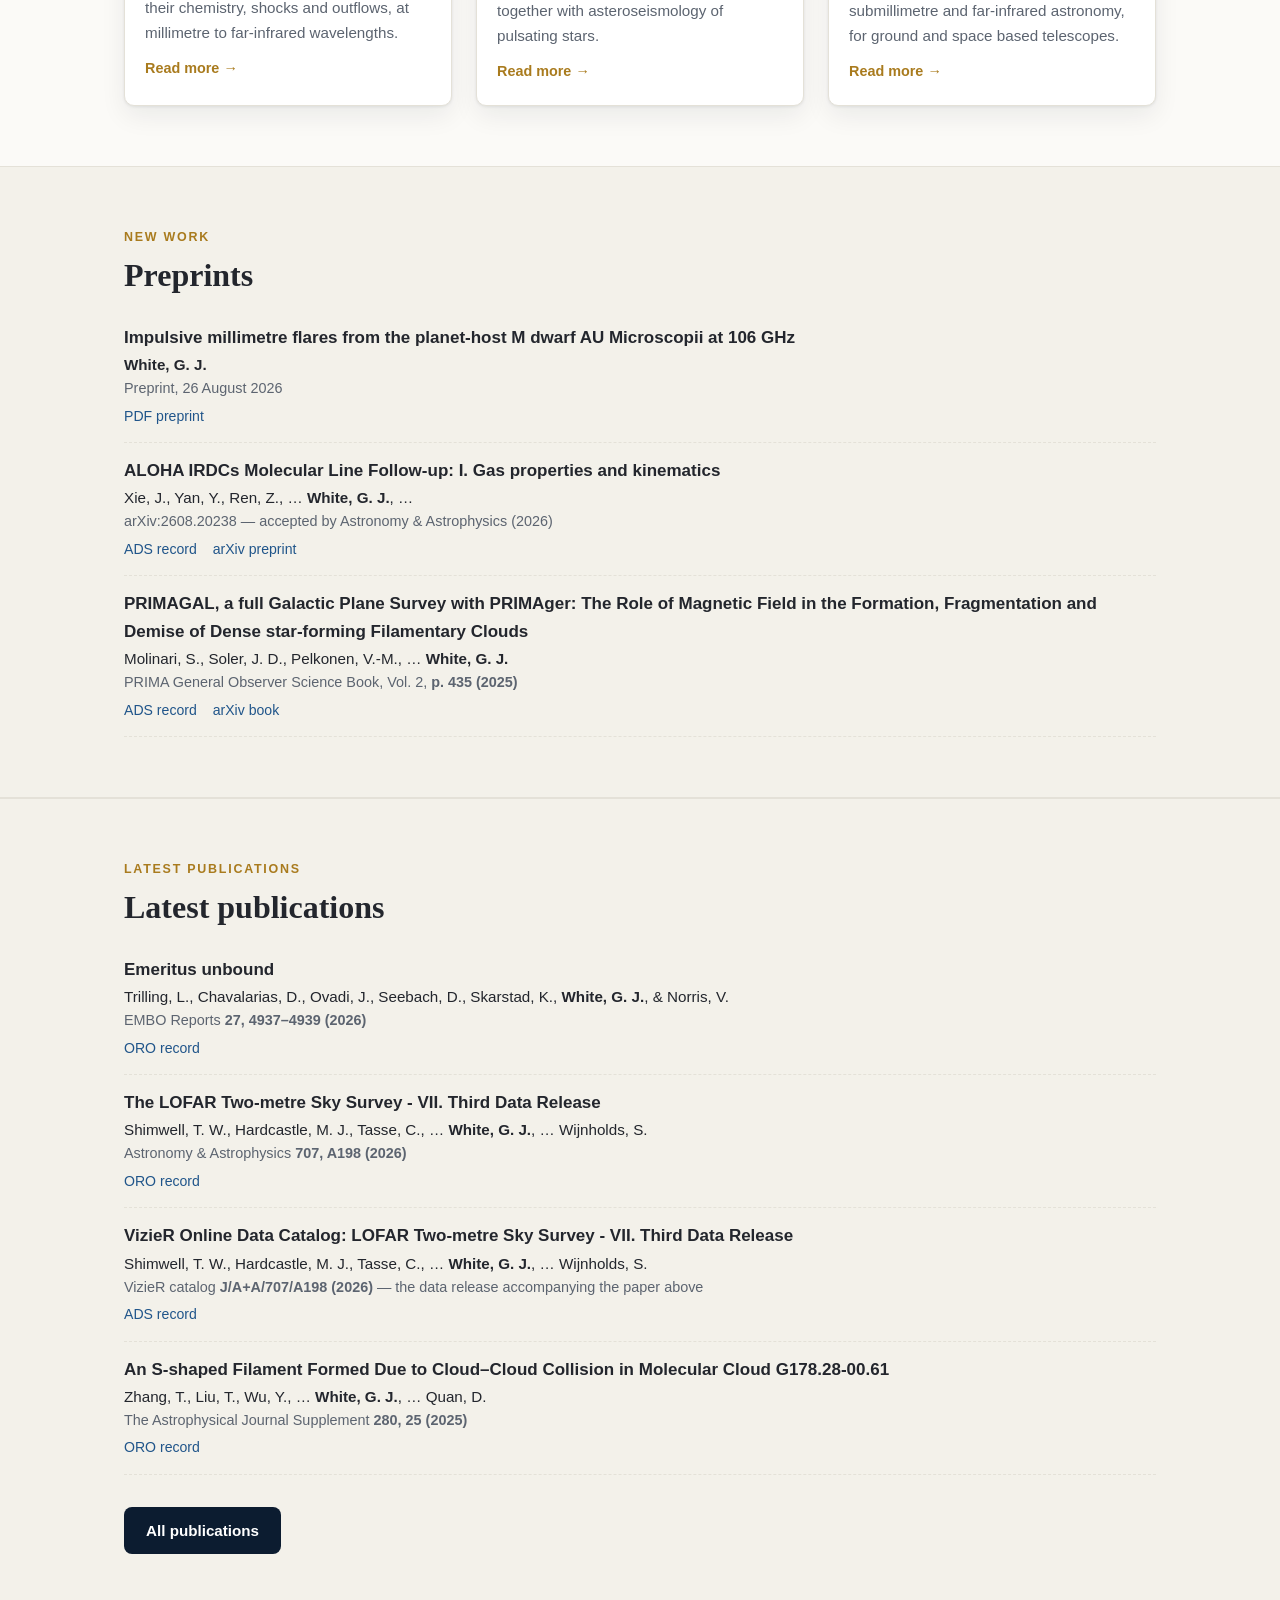
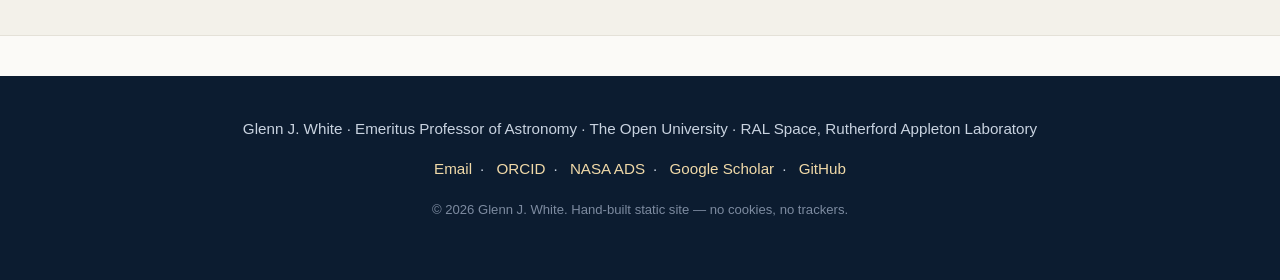
==== commit 847c8a7d: "docs: move FAST technosignature paper off homepage to private uploads page Co-Authored-By: Claude Co" ====
--- a/index.html
+++ b/index.html
@@ -197,15 +197,6 @@
         <div class="pub-links"><a href="preprints/aumic-letter.pdf">PDF preprint</a></div>
       </div>
       <div class="pub">
-        <div class="pub-title"><a href="preprints/li-2026-aj-172-180.pdf">A Wavelet-integrated Search Pipeline for Narrowband Technosignatures in FAST Observations of 33 Exoplanet Systems</a></div>
-        <div class="pub-authors">Li, Z.-Q., Li, J.-K., Luo, Z.-W., … Gao, L.</div>
-        <div class="pub-meta">The Astronomical Journal <strong>172, 180 (2026)</strong></div>
-        <div class="pub-links">
-          <a href="preprints/li-2026-aj-172-180.pdf">PDF</a>
-          <a href="https://doi.org/10.3847/1538-3881/ae8f34">Journal record</a>
-        </div>
-      </div>
-      <div class="pub">
         <div class="pub-title"><a href="https://ui.adsabs.harvard.edu/abs/2026arXiv260820238X/abstract">ALOHA IRDCs Molecular Line Follow-up: I. Gas properties and kinematics</a></div>
         <div class="pub-authors">Xie, J., Yan, Y., Ren, Z., … <strong>White, G. J.</strong>, …</div>
         <div class="pub-meta">arXiv:2608.20238 — accepted by Astronomy &amp; Astrophysics (2026)</div>
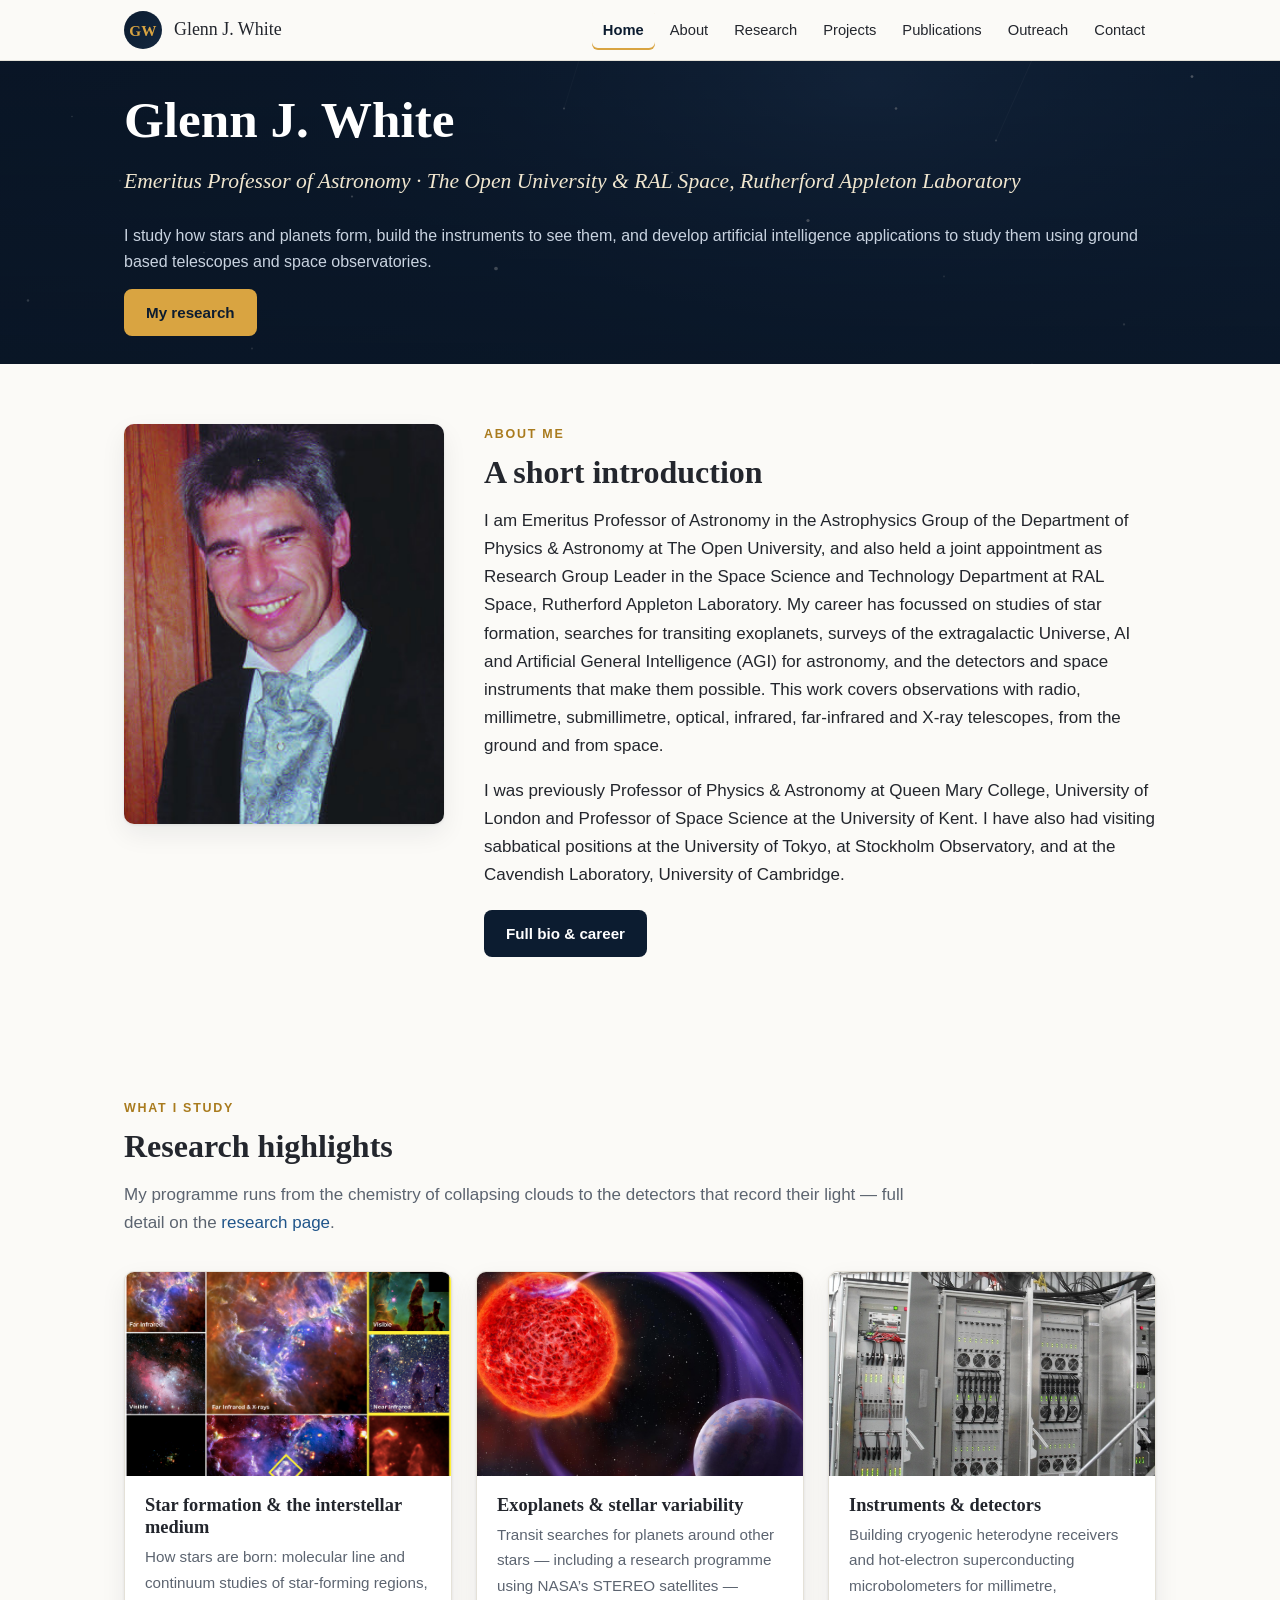
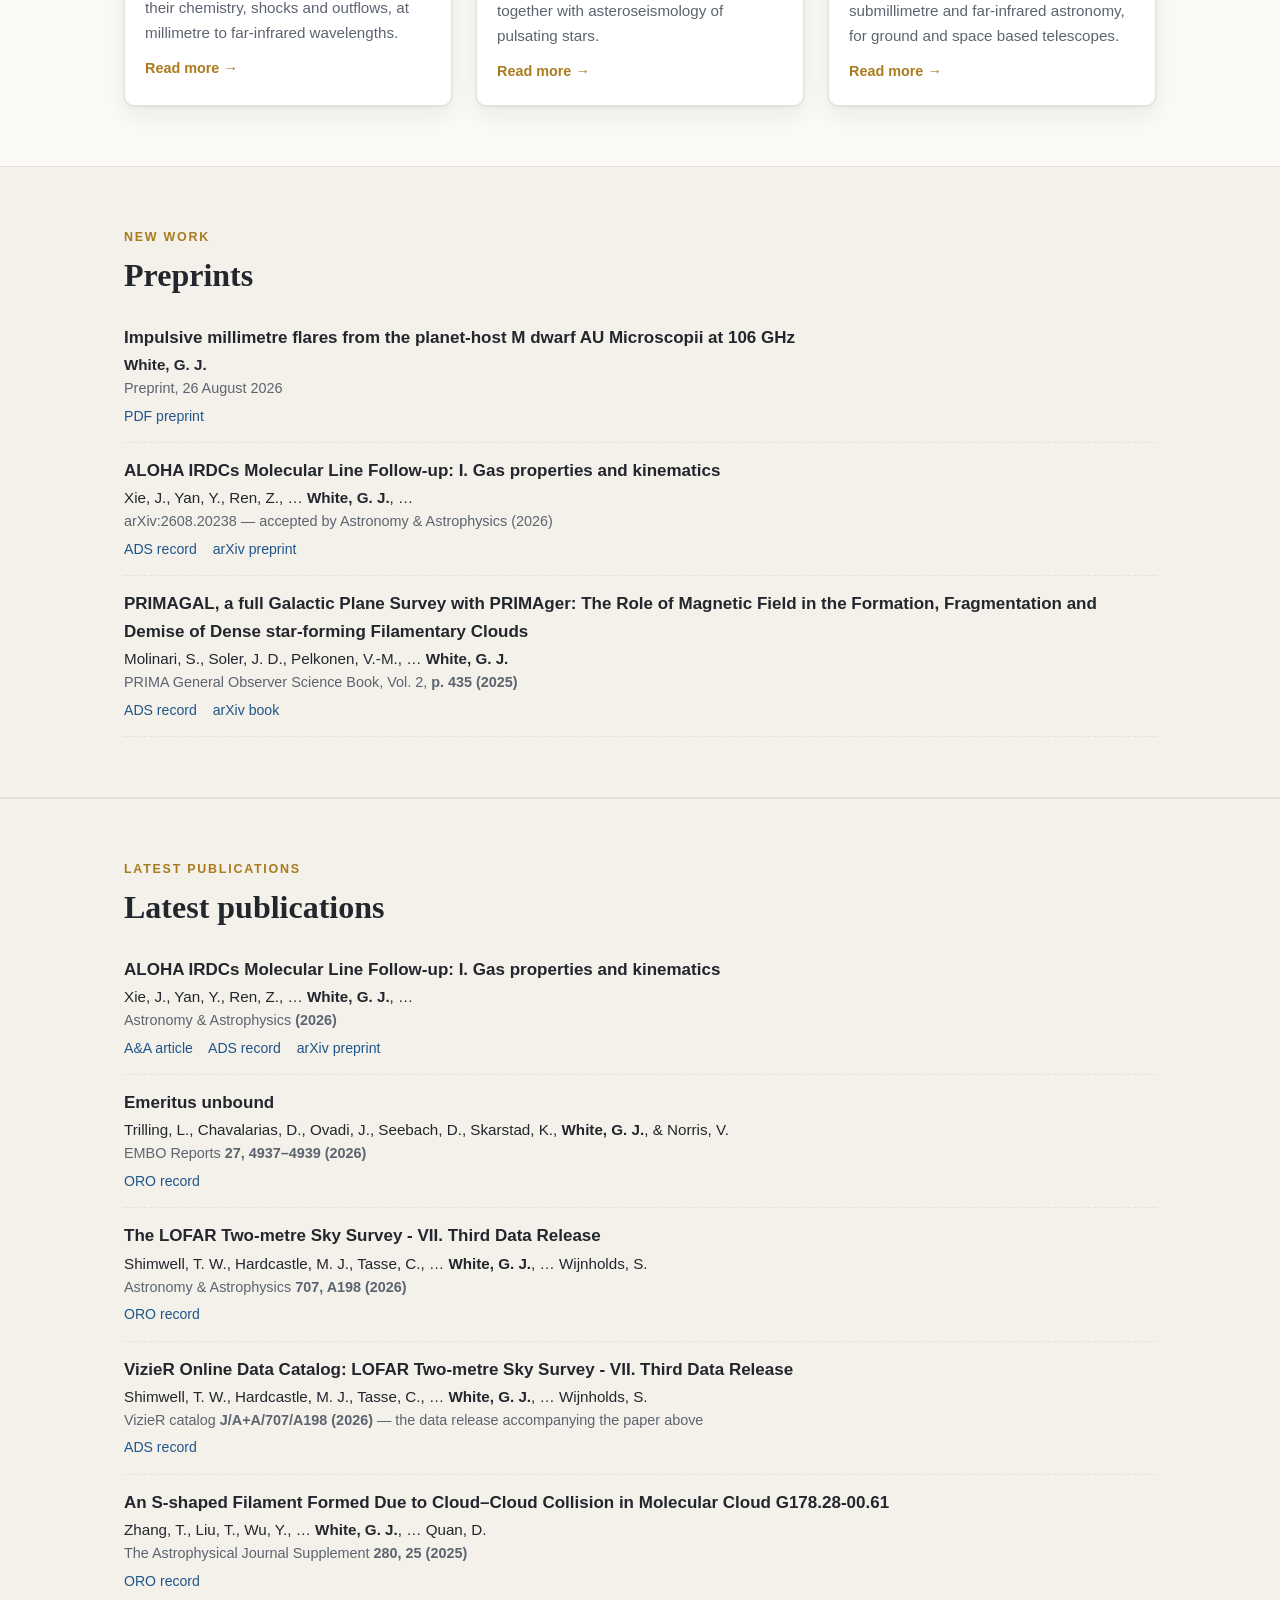
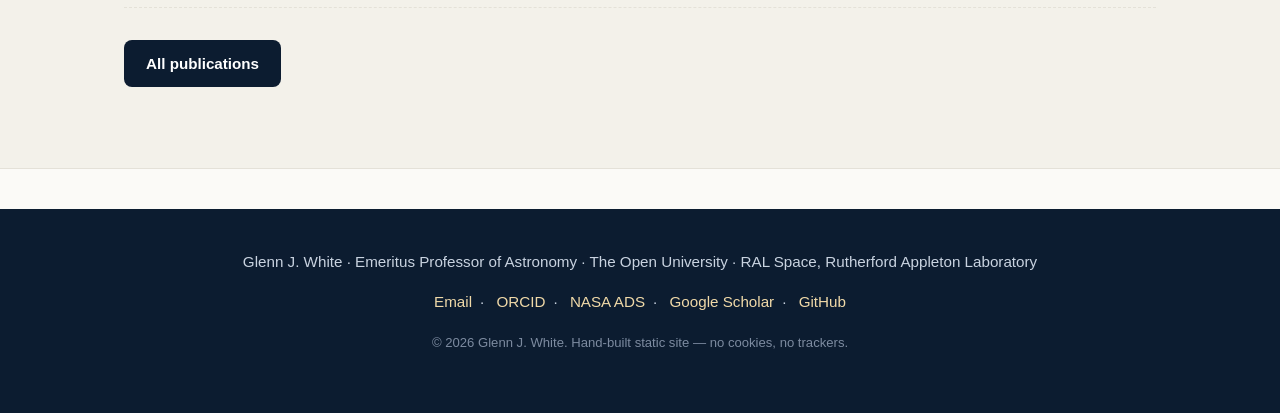
==== commit 1f5d65df: "docs: add ALOHA IRDCs A&A article to latest publications; update about page - Move ALOHA IRDCs paper" ====
--- a/index.html
+++ b/index.html
@@ -224,6 +224,16 @@
       <h2 id="pubs-head">Latest publications</h2>
       <!-- Static highlights — full cached list is on publications.html -->
       <div class="pub">
+        <div class="pub-title"><a href="https://www.aanda.org/articles/aa/full_html/2026/10/aa60609-26/aa60609-26.html">ALOHA IRDCs Molecular Line Follow-up: I. Gas properties and kinematics</a></div>
+        <div class="pub-authors">Xie, J., Yan, Y., Ren, Z., … <strong>White, G. J.</strong>, …</div>
+        <div class="pub-meta">Astronomy &amp; Astrophysics <strong>(2026)</strong></div>
+        <div class="pub-links">
+          <a href="https://www.aanda.org/articles/aa/full_html/2026/10/aa60609-26/aa60609-26.html">A&amp;A article</a>
+          <a href="https://ui.adsabs.harvard.edu/abs/2026arXiv260820238X/abstract">ADS record</a>
+          <a href="https://arxiv.org/abs/2608.20238">arXiv preprint</a>
+        </div>
+      </div>
+      <div class="pub">
         <div class="pub-title"><a href="https://oro.open.ac.uk/111460/">Emeritus unbound</a></div>
         <div class="pub-authors">Trilling, L., Chavalarias, D., Ovadi, J., Seebach, D., Skarstad, K., <strong>White, G. J.</strong>, &amp; Norris, V.</div>
         <div class="pub-meta">EMBO Reports <strong>27, 4937–4939 (2026)</strong></div>
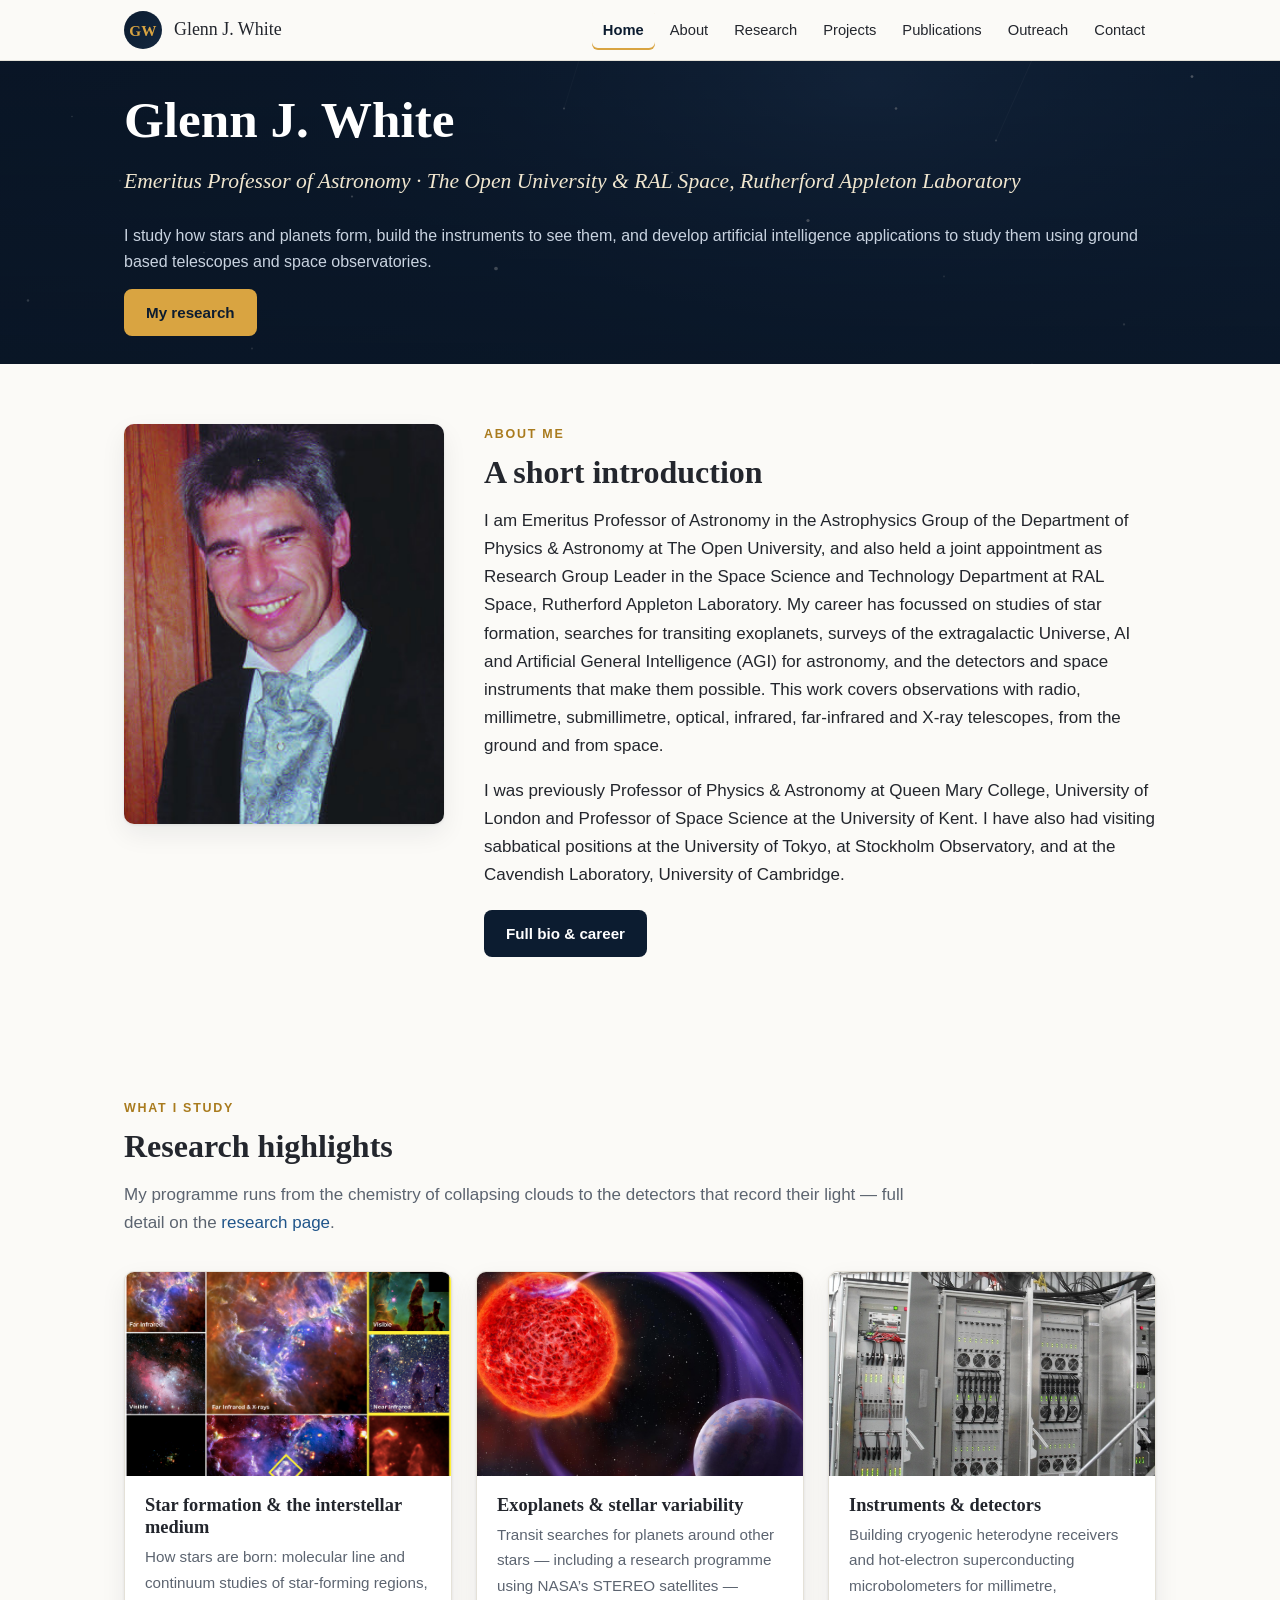
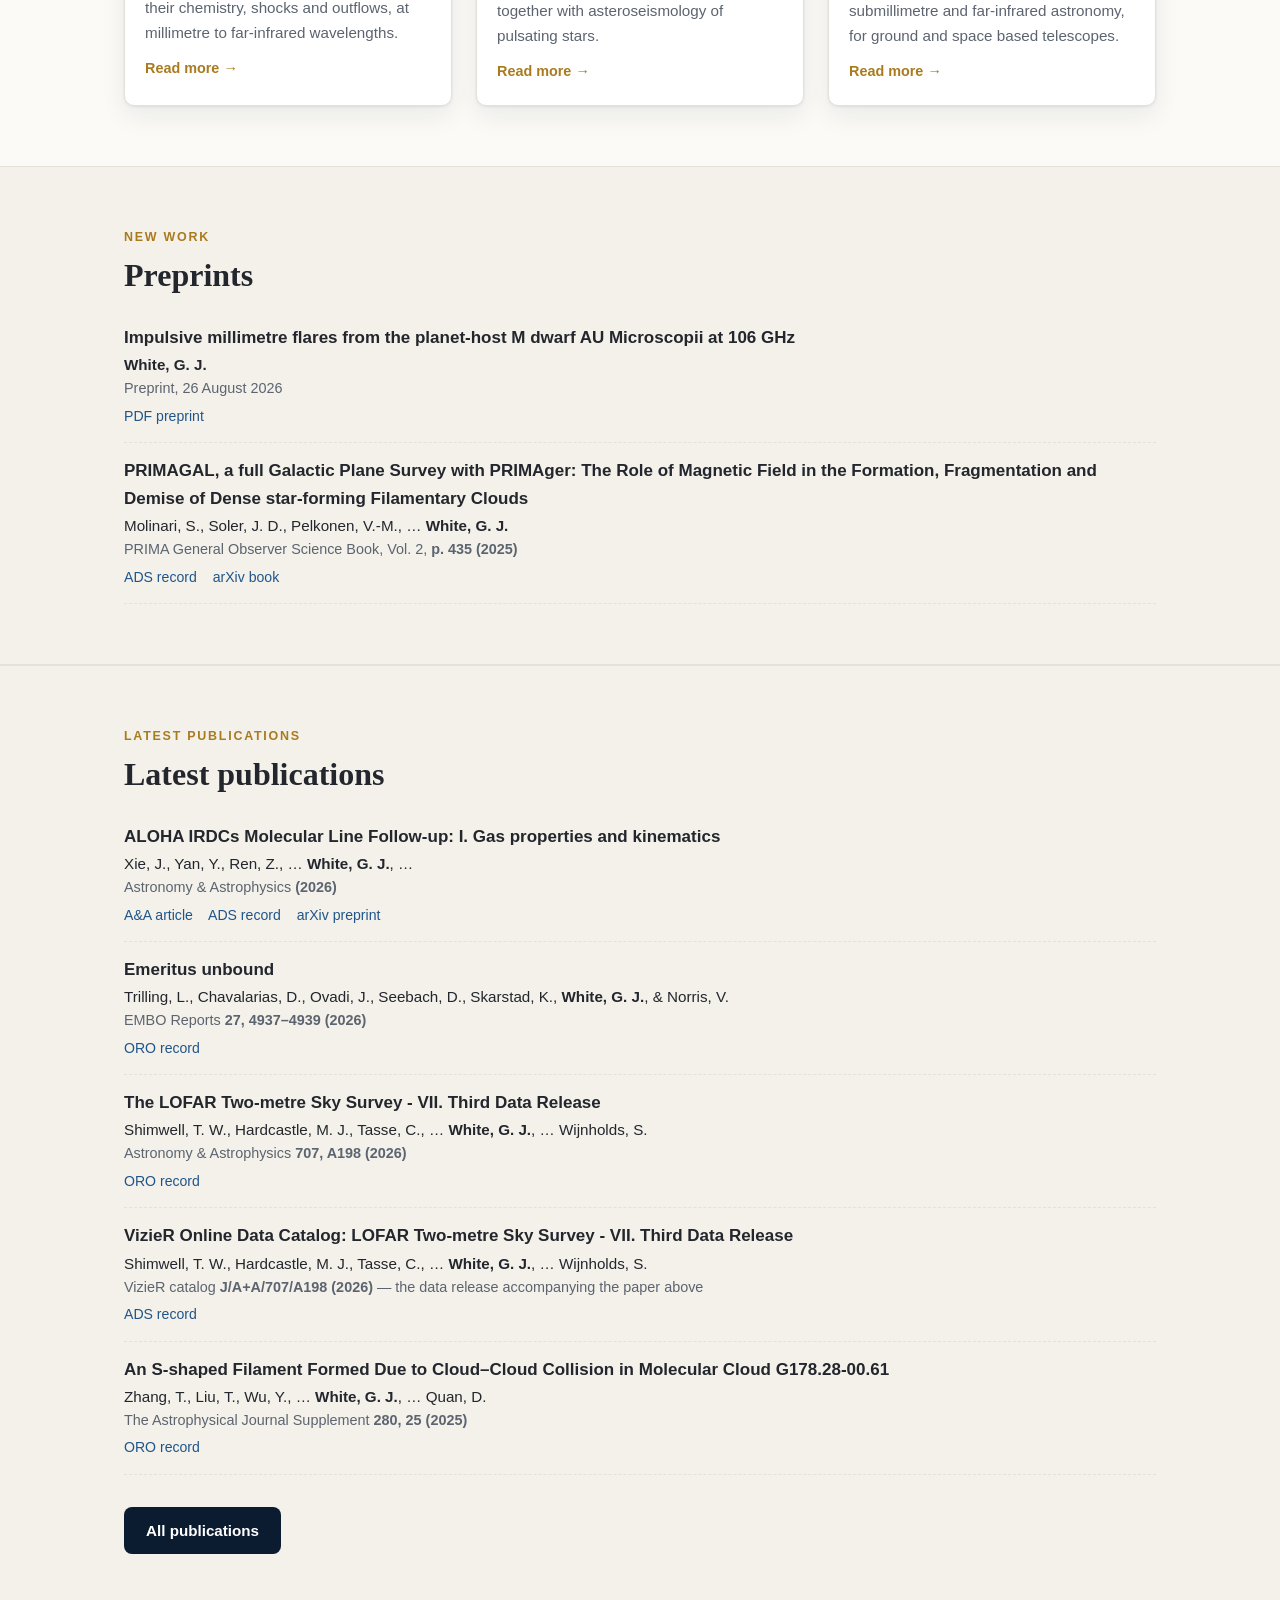
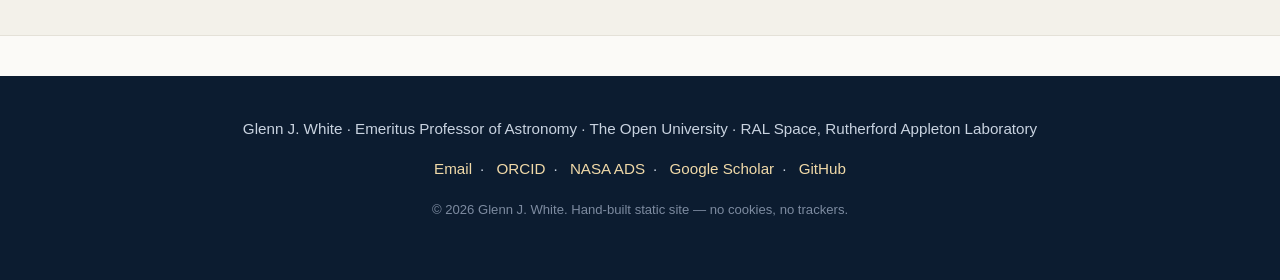
==== commit fd90b68b: "docs: remove ALOHA IRDCs entry from Preprints (now in Latest publications) Co-Authored-By: Claude Co" ====
--- a/index.html
+++ b/index.html
@@ -197,15 +197,6 @@
         <div class="pub-links"><a href="preprints/aumic-letter.pdf">PDF preprint</a></div>
       </div>
       <div class="pub">
-        <div class="pub-title"><a href="https://ui.adsabs.harvard.edu/abs/2026arXiv260820238X/abstract">ALOHA IRDCs Molecular Line Follow-up: I. Gas properties and kinematics</a></div>
-        <div class="pub-authors">Xie, J., Yan, Y., Ren, Z., … <strong>White, G. J.</strong>, …</div>
-        <div class="pub-meta">arXiv:2608.20238 — accepted by Astronomy &amp; Astrophysics (2026)</div>
-        <div class="pub-links">
-          <a href="https://ui.adsabs.harvard.edu/abs/2026arXiv260820238X/abstract">ADS record</a>
-          <a href="https://arxiv.org/abs/2608.20238">arXiv preprint</a>
-        </div>
-      </div>
-      <div class="pub">
         <div class="pub-title"><a href="https://ui.adsabs.harvard.edu/abs/2025prim.book..435M/abstract">PRIMAGAL, a full Galactic Plane Survey with PRIMAger: The Role of Magnetic Field in the Formation, Fragmentation and Demise of Dense star-forming Filamentary Clouds</a></div>
         <div class="pub-authors">Molinari, S., Soler, J. D., Pelkonen, V.-M., … <strong>White, G. J.</strong></div>
         <div class="pub-meta">PRIMA General Observer Science Book, Vol. 2, <strong>p. 435 (2025)</strong></div>
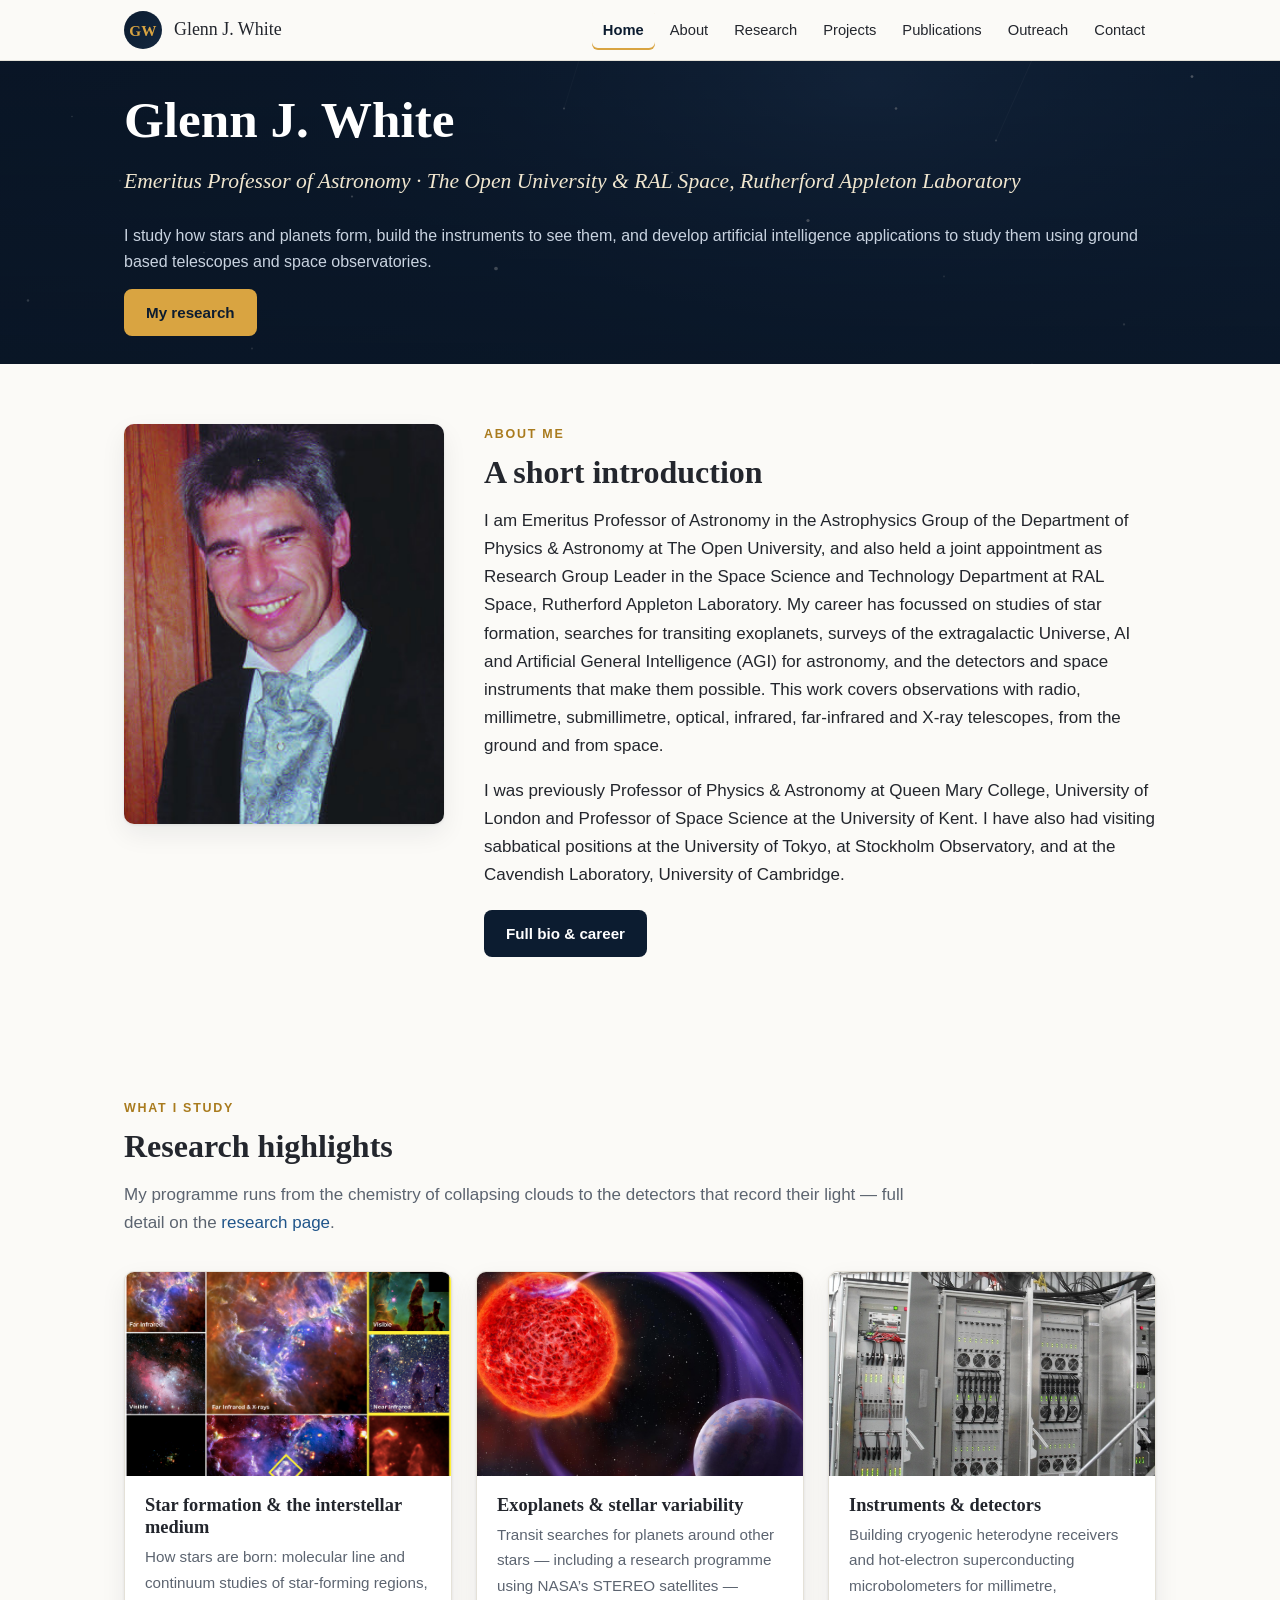
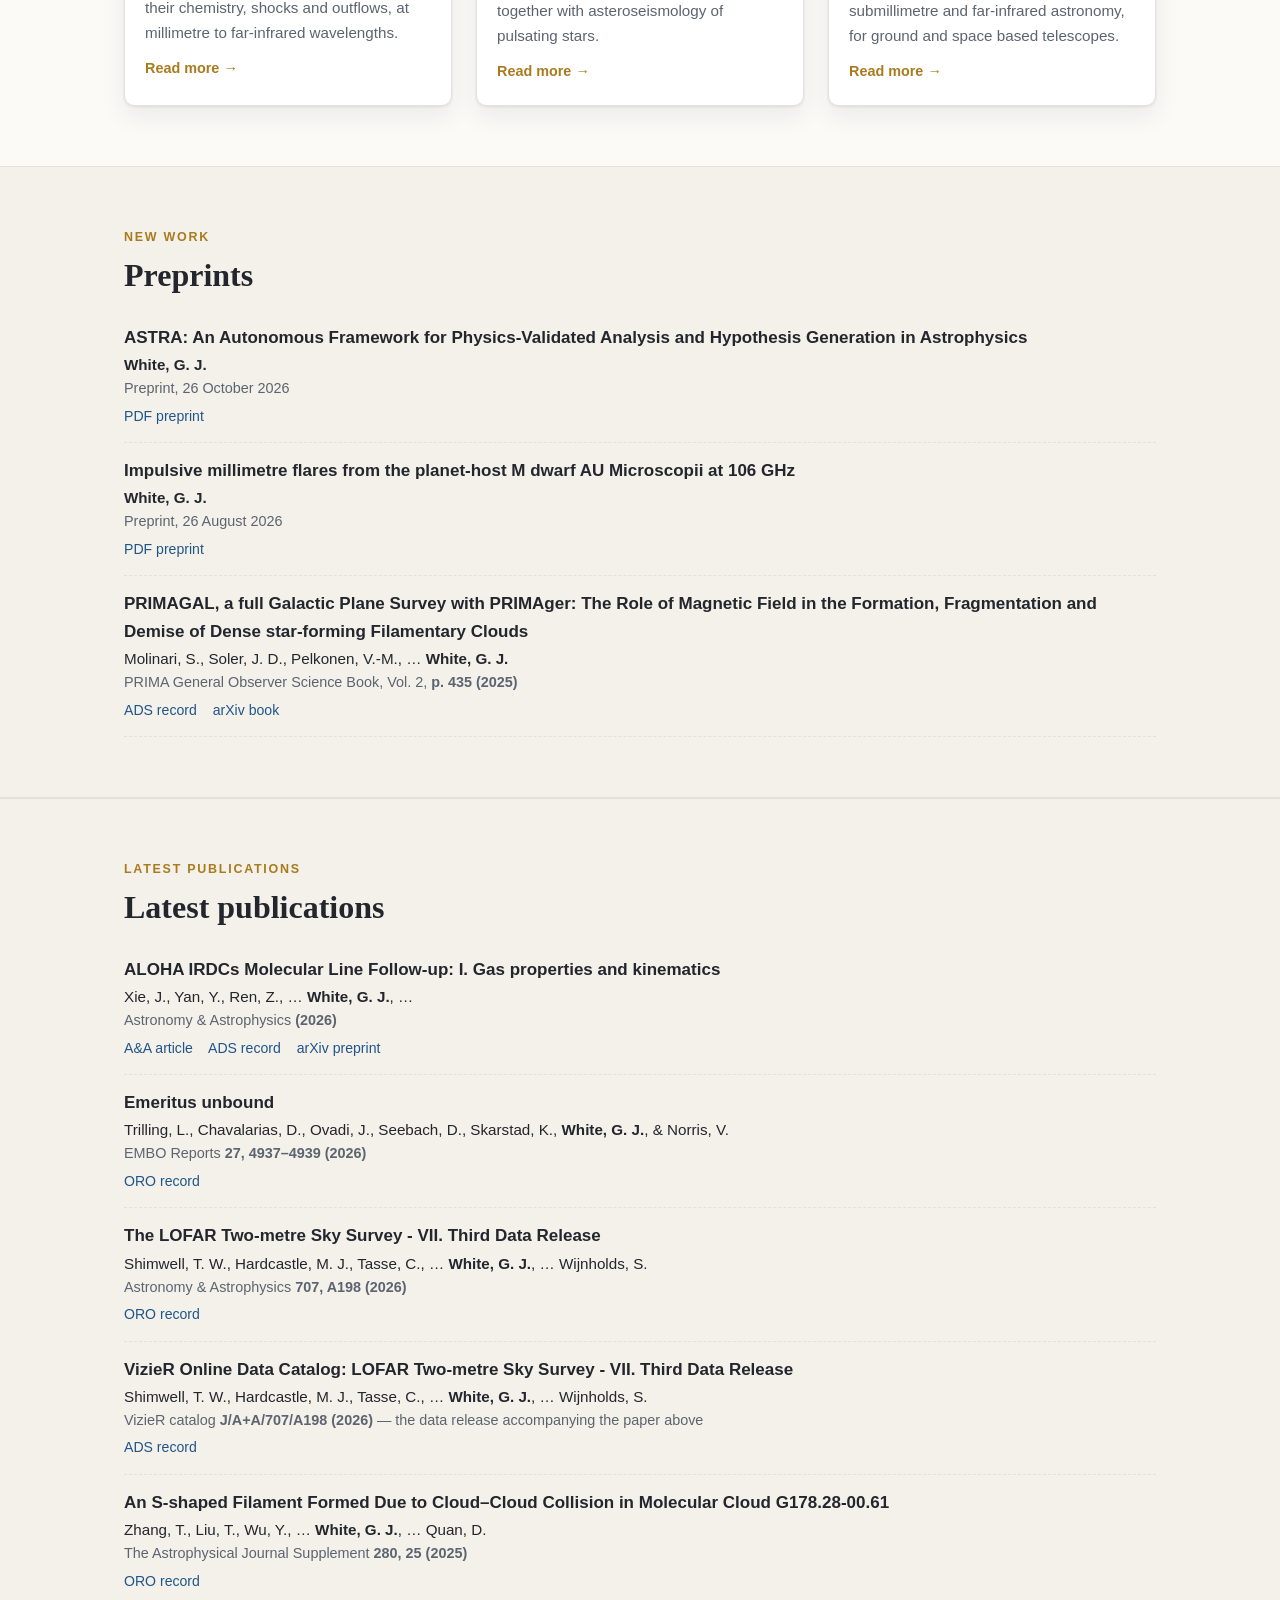
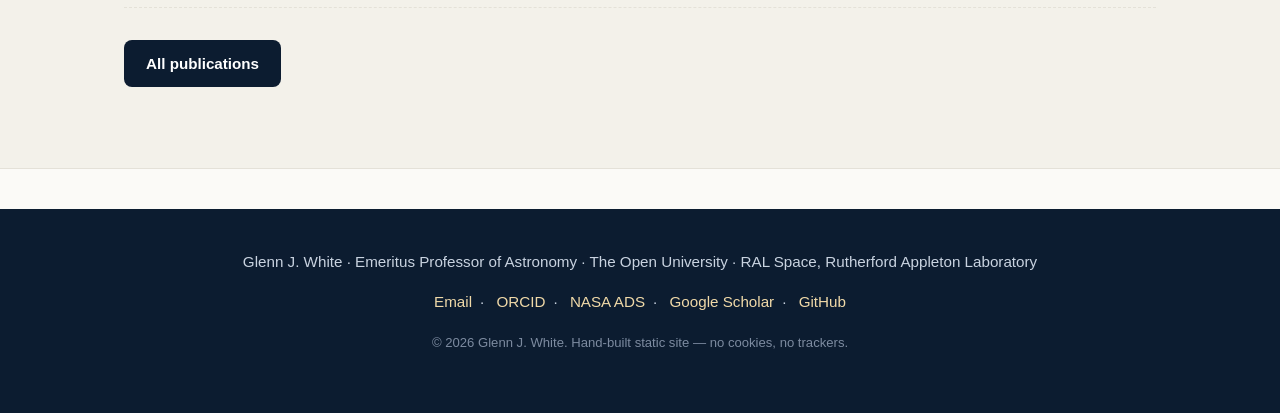
==== commit 4a4ee8a7: "Add ASTRA RASTI preprint (v1.34) to Preprints section Co-Authored-By: Claude Code <noreply@anthropic" ====
--- a/index.html
+++ b/index.html
@@ -191,6 +191,12 @@
       <span class="kicker">New work</span>
       <h2 id="preprints-head">Preprints</h2>
       <div class="pub">
+        <div class="pub-title"><a href="preprints/rasti-astra-v1.34.pdf">ASTRA: An Autonomous Framework for Physics-Validated Analysis and Hypothesis Generation in Astrophysics</a></div>
+        <div class="pub-authors"><strong>White, G. J.</strong></div>
+        <div class="pub-meta">Preprint, 26 October 2026</div>
+        <div class="pub-links"><a href="preprints/rasti-astra-v1.34.pdf">PDF preprint</a></div>
+      </div>
+      <div class="pub">
         <div class="pub-title"><a href="preprints/aumic-letter.pdf">Impulsive millimetre flares from the planet-host M dwarf AU Microscopii at 106 GHz</a></div>
         <div class="pub-authors"><strong>White, G. J.</strong></div>
         <div class="pub-meta">Preprint, 26 August 2026</div>
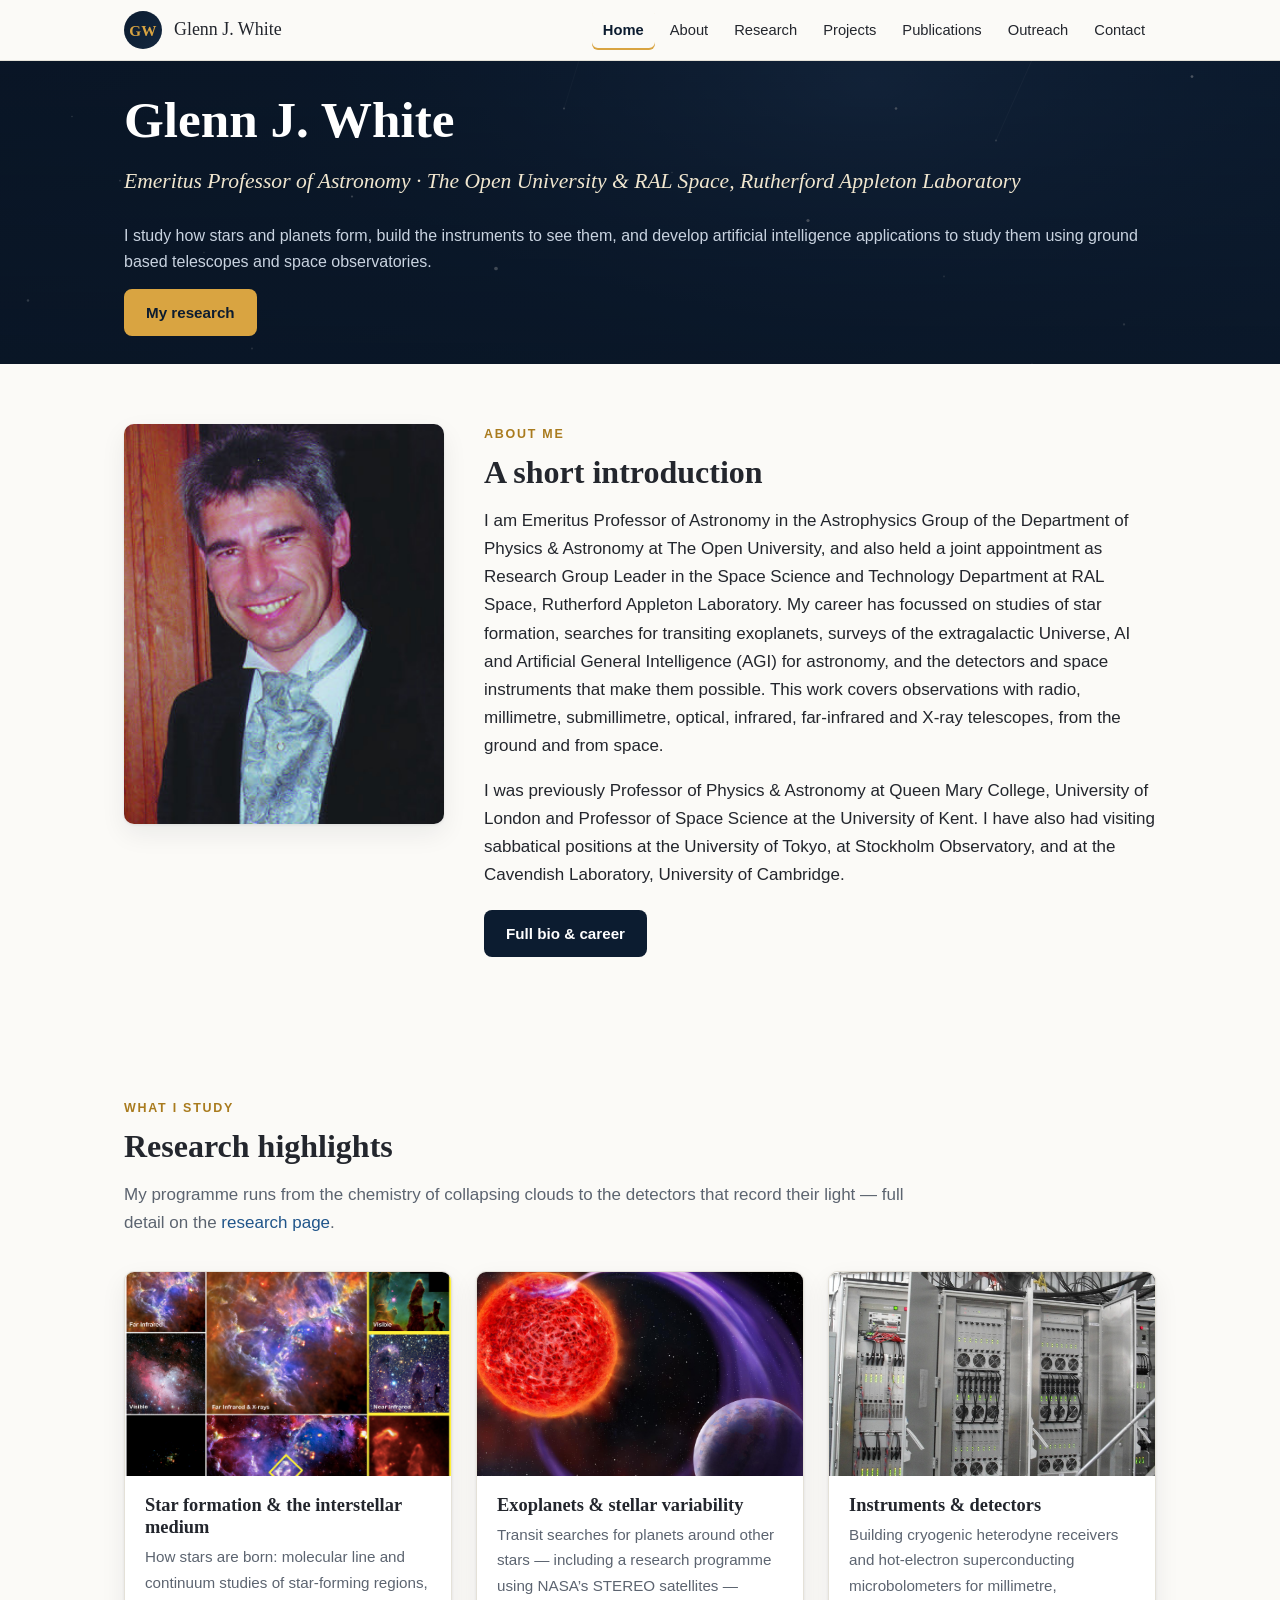
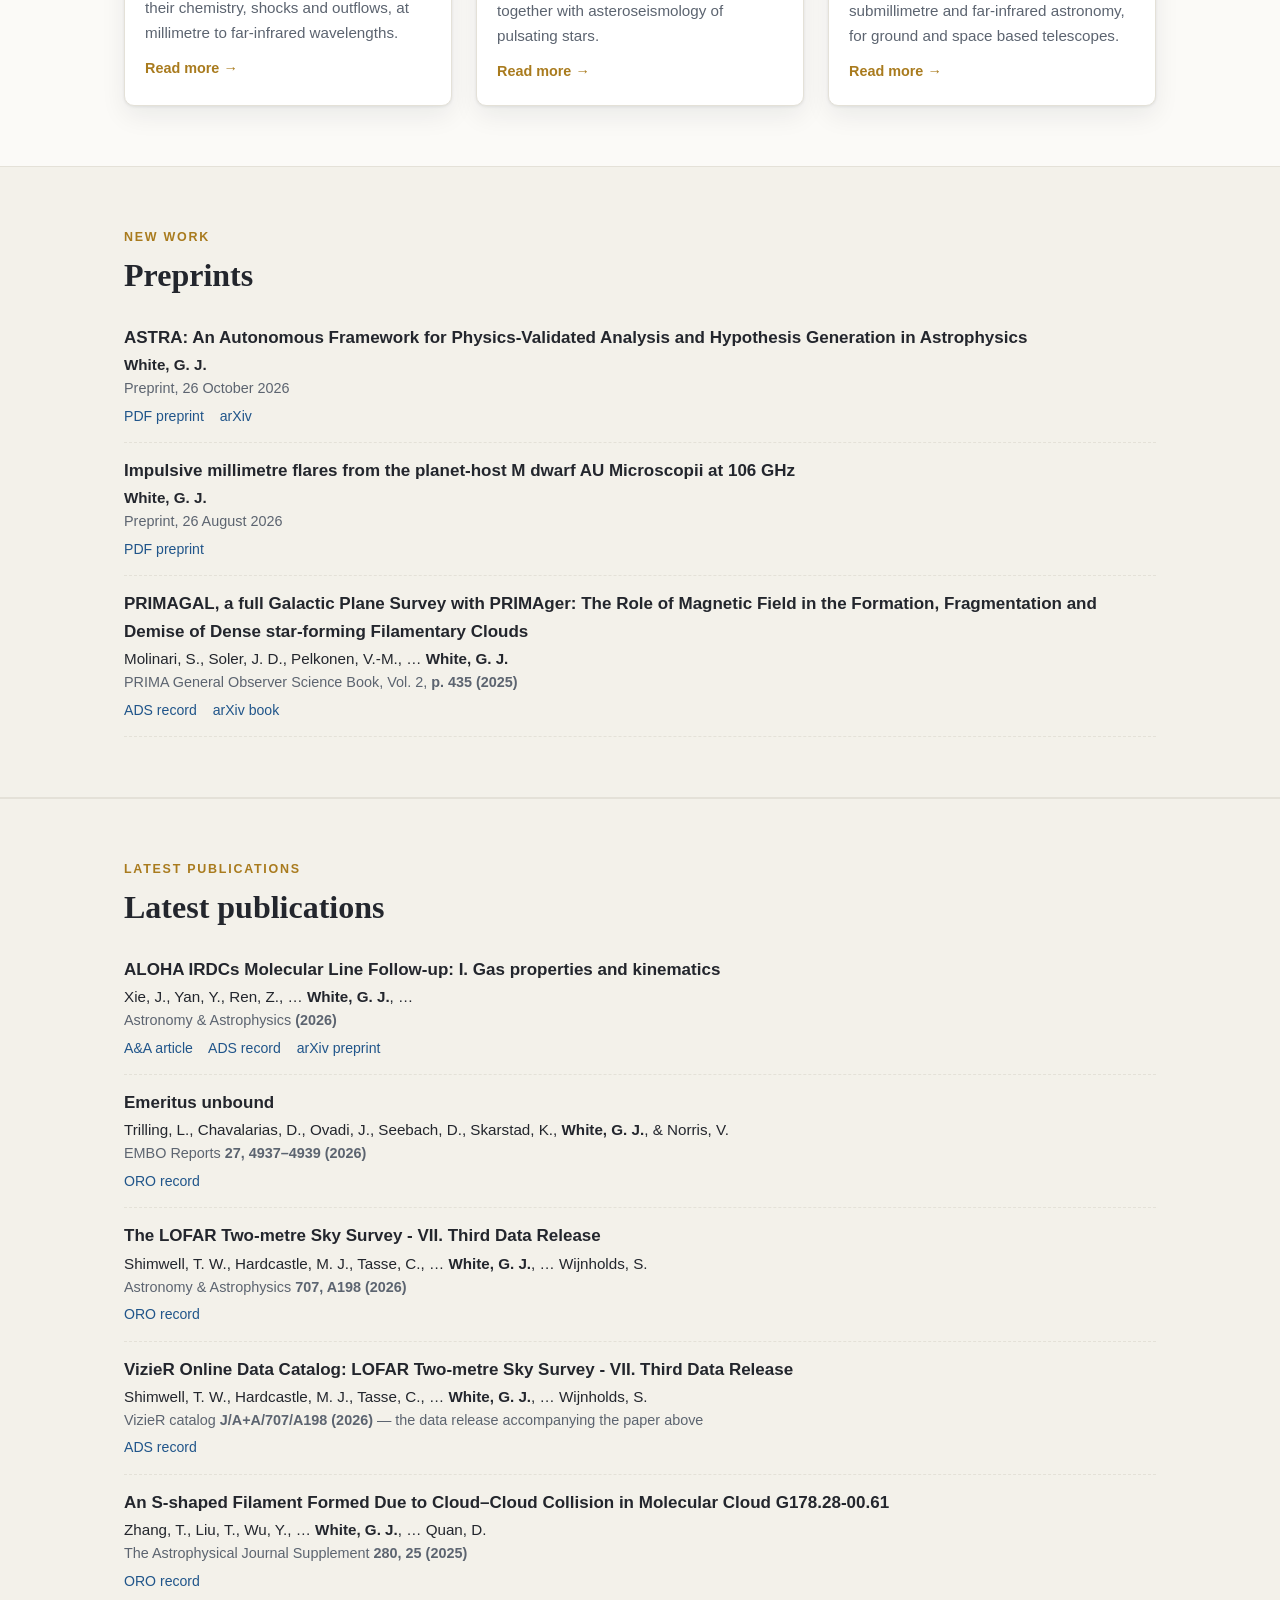
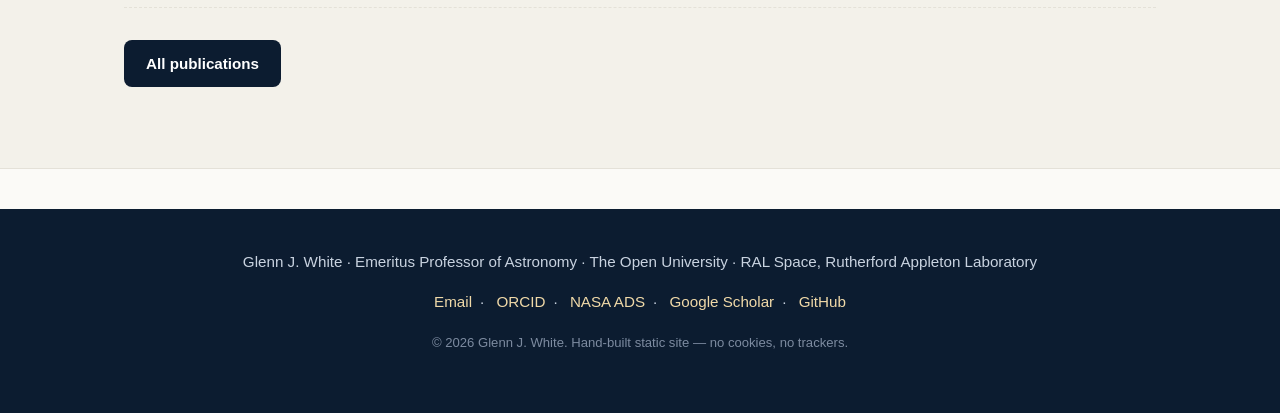
==== commit 33b3f652: "Add arXiv link to ASTRA preprint on homepage Co-Authored-By: Claude Code <noreply@anthropic.com>" ====
--- a/index.html
+++ b/index.html
@@ -194,7 +194,7 @@
         <div class="pub-title"><a href="preprints/rasti-astra-v1.34.pdf">ASTRA: An Autonomous Framework for Physics-Validated Analysis and Hypothesis Generation in Astrophysics</a></div>
         <div class="pub-authors"><strong>White, G. J.</strong></div>
         <div class="pub-meta">Preprint, 26 October 2026</div>
-        <div class="pub-links"><a href="preprints/rasti-astra-v1.34.pdf">PDF preprint</a></div>
+        <div class="pub-links"><a href="preprints/rasti-astra-v1.34.pdf">PDF preprint</a> <a href="https://arxiv.org/abs/2610.36144">arXiv</a></div>
       </div>
       <div class="pub">
         <div class="pub-title"><a href="preprints/aumic-letter.pdf">Impulsive millimetre flares from the planet-host M dwarf AU Microscopii at 106 GHz</a></div>
